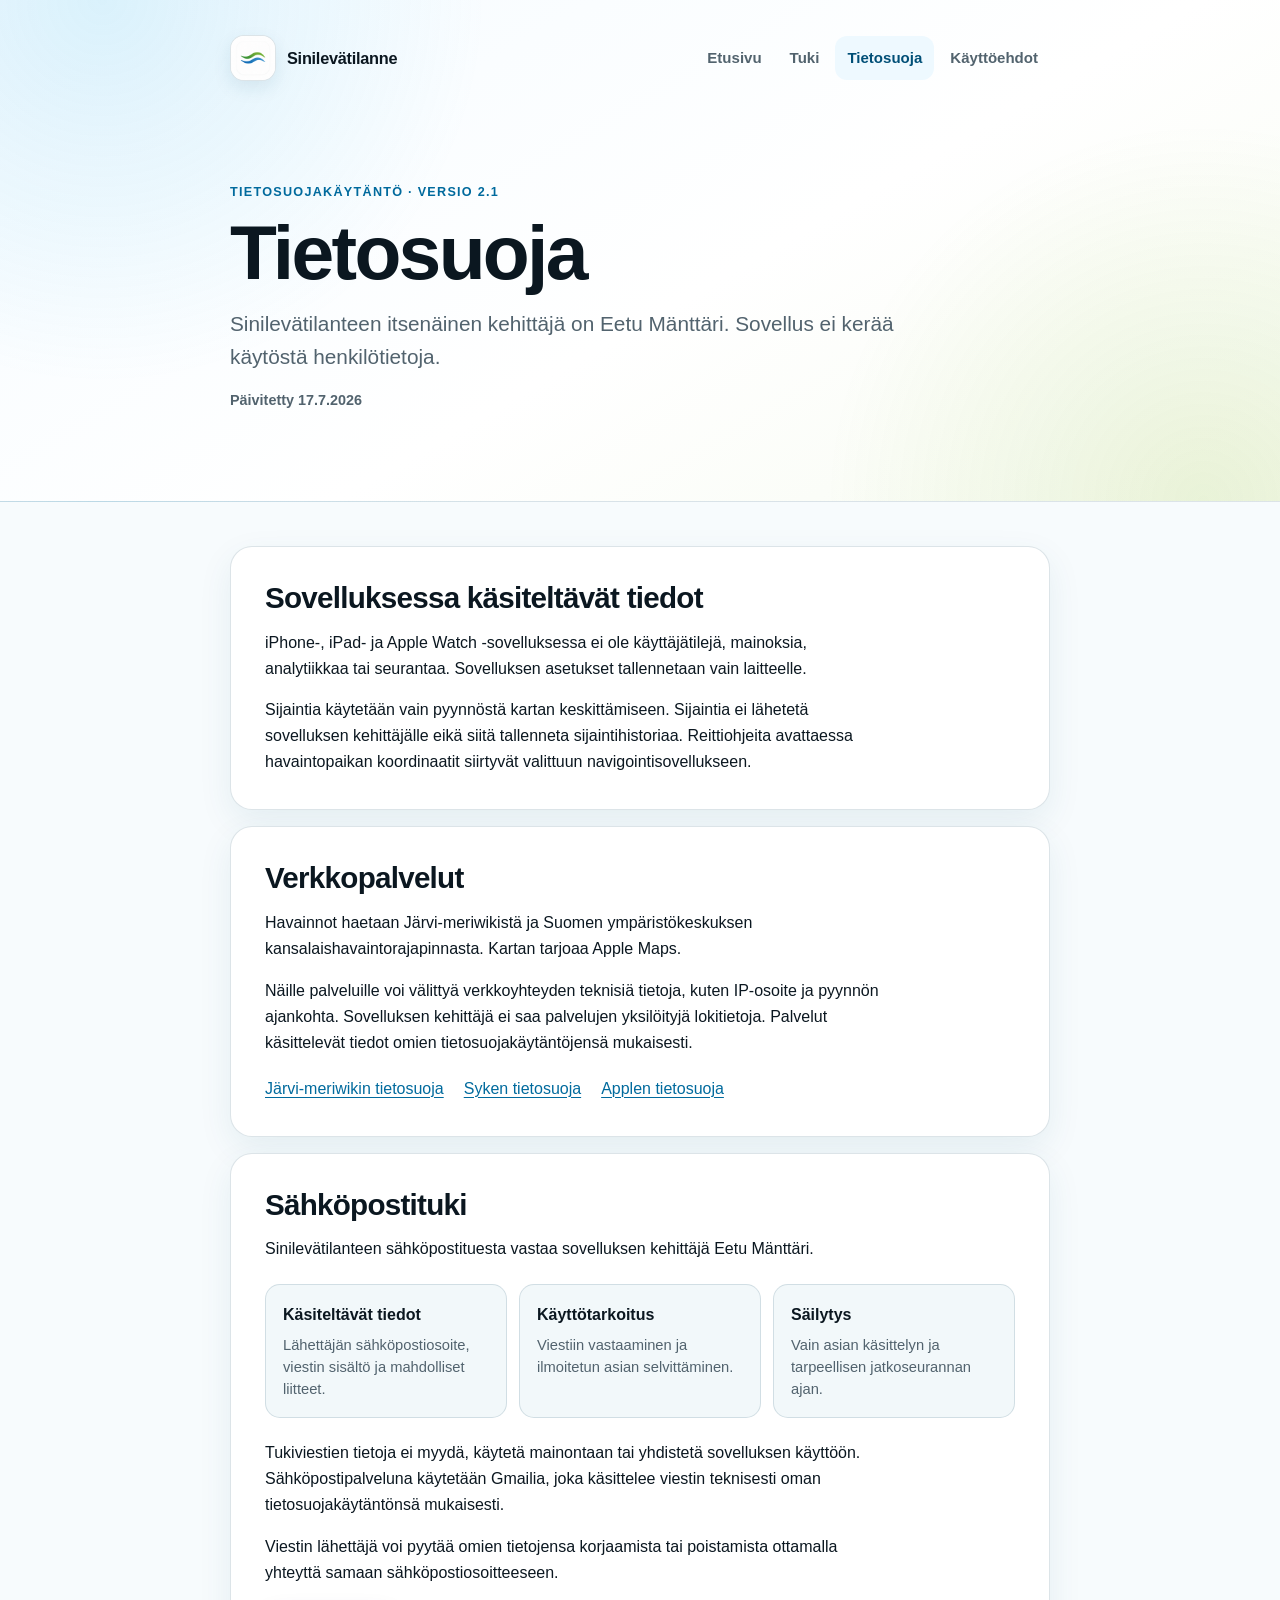
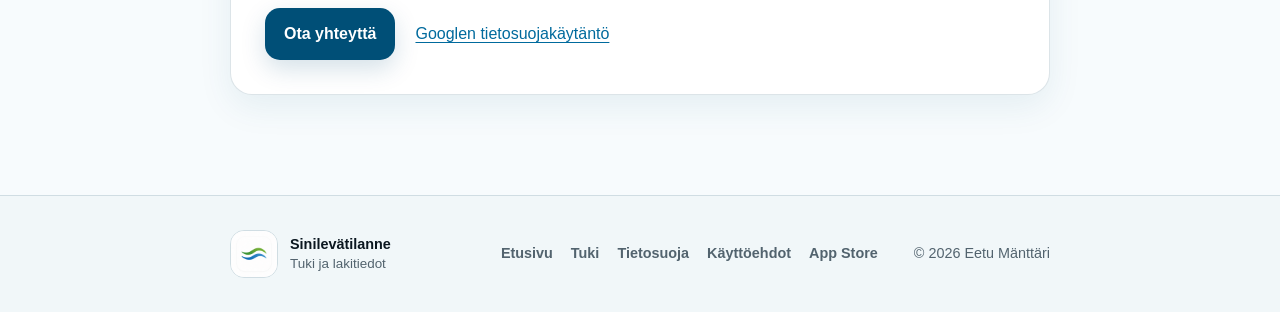
==== docs/privacy.html @ 0ff99f1e "Improve search visibility" ====
<!doctype html>
<html lang="fi">
<head>
  <meta charset="utf-8">
  <meta name="viewport" content="width=device-width, initial-scale=1">
  <meta name="color-scheme" content="light">
  <meta name="theme-color" content="#eef9ff">
  <meta name="application-name" content="Sinilevätilanne">
  <meta name="author" content="Eetu Mänttäri">
  <meta name="robots" content="index, follow, max-image-preview:large, max-snippet:-1, max-video-preview:-1">
  <title>Sinilevätilanne – Tietosuojakäytäntö</title>
  <meta name="description" content="Sinilevätilanne-sovelluksen tietosuojakäytäntö iPhonelle, iPadille ja Apple Watchille.">
  <meta property="og:type" content="website">
  <meta property="og:locale" content="fi_FI">
  <meta property="og:site_name" content="Sinilevätilanne">
  <meta property="og:title" content="Sinilevätilanne – tietosuojakäytäntö">
  <meta property="og:description" content="Miten Sinilevätilanne käsittelee tietoja iPhonella, iPadilla, Apple Watchilla ja sähköpostituessa.">
  <meta property="og:image" content="https://edman01.github.io/sinilevatilanne-support/app-icon.png">
  <meta property="og:image:width" content="256">
  <meta property="og:image:height" content="256">
  <meta property="og:image:alt" content="Sinilevätilanne-sovelluksen kuvake">
  <meta property="og:url" content="https://edman01.github.io/sinilevatilanne-support/privacy.html">
  <link rel="canonical" href="https://edman01.github.io/sinilevatilanne-support/privacy.html">
  <link rel="alternate" hreflang="fi" href="https://edman01.github.io/sinilevatilanne-support/privacy.html">
  <link rel="sitemap" type="application/xml" href="https://edman01.github.io/sinilevatilanne-support/sitemap.xml">
  <link rel="icon" href="app-icon.png" type="image/png">
  <link rel="apple-touch-icon" href="app-icon.png">
  <link rel="stylesheet" href="styles.css">
</head>
<body>
  <a class="skip-link" href="#sisalto">Siirry sisältöön</a>

  <header class="legal-hero">
    <div class="container">
      <nav class="topbar" aria-label="Päänavigaatio">
        <a class="brand" href="./" aria-label="Sinilevätilanne – etusivu">
          <span class="app-mark" aria-hidden="true"><img src="app-icon.png" alt=""></span>
          <span>Sinilevätilanne</span>
        </a>
        <div class="nav-links">
          <a href="./">Etusivu</a>
          <a href="support.html">Tuki</a>
          <a aria-current="page" href="privacy.html">Tietosuoja</a>
          <a href="terms.html">Käyttöehdot</a>
        </div>
      </nav>

      <div class="legal-heading">
        <p class="eyebrow">Tietosuojakäytäntö · versio 2.1</p>
        <h1>Tietosuoja</h1>
        <p class="lead">Sinilevätilanteen itsenäinen kehittäjä on Eetu Mänttäri. Sovellus ei kerää käytöstä henkilötietoja.</p>
        <p class="updated">Päivitetty 17.7.2026</p>
      </div>
    </div>
  </header>

  <main id="sisalto" class="container legal">
    <section class="card" aria-labelledby="sovellus">
      <h2 id="sovellus">Sovelluksessa käsiteltävät tiedot</h2>
      <p>iPhone-, iPad- ja Apple Watch -sovelluksessa ei ole käyttäjätilejä, mainoksia, analytiikkaa tai seurantaa. Sovelluksen asetukset tallennetaan vain laitteelle.</p>
      <p>Sijaintia käytetään vain pyynnöstä kartan keskittämiseen. Sijaintia ei lähetetä sovelluksen kehittäjälle eikä siitä tallenneta sijaintihistoriaa. Reittiohjeita avattaessa havaintopaikan koordinaatit siirtyvät valittuun navigointisovellukseen.</p>
    </section>

    <section class="card" aria-labelledby="palvelut">
      <h2 id="palvelut">Verkkopalvelut</h2>
      <p>Havainnot haetaan Järvi-meriwikistä ja Suomen ympäristökeskuksen kansalaishavaintorajapinnasta. Kartan tarjoaa Apple Maps.</p>
      <p>Näille palveluille voi välittyä verkkoyhteyden teknisiä tietoja, kuten IP-osoite ja pyynnön ajankohta. Sovelluksen kehittäjä ei saa palvelujen yksilöityjä lokitietoja. Palvelut käsittelevät tiedot omien tietosuojakäytäntöjensä mukaisesti.</p>
      <p class="link-row">
        <a href="https://www.jarviwiki.fi/wiki/J%C3%A4rviwiki%3ATietosuojak%C3%A4yt%C3%A4nt%C3%B6" rel="external">Järvi-meriwikin tietosuoja</a>
        <a href="https://www.syke.fi/fi/tietoa-meista/tietosuoja" rel="external">Syken tietosuoja</a>
        <a href="https://www.apple.com/legal/privacy/fi/" rel="external">Applen tietosuoja</a>
      </p>
    </section>

    <section class="card" aria-labelledby="tuki">
      <h2 id="tuki">Sähköpostituki</h2>
      <p>Sinilevätilanteen sähköpostituesta vastaa sovelluksen kehittäjä Eetu Mänttäri.</p>

      <dl class="privacy-points">
        <div>
          <dt>Käsiteltävät tiedot</dt>
          <dd>Lähettäjän sähköpostiosoite, viestin sisältö ja mahdolliset liitteet.</dd>
        </div>
        <div>
          <dt>Käyttötarkoitus</dt>
          <dd>Viestiin vastaaminen ja ilmoitetun asian selvittäminen.</dd>
        </div>
        <div>
          <dt>Säilytys</dt>
          <dd>Vain asian käsittelyn ja tarpeellisen jatkoseurannan ajan.</dd>
        </div>
      </dl>

      <p>Tukiviestien tietoja ei myydä, käytetä mainontaan tai yhdistetä sovelluksen käyttöön. Sähköpostipalveluna käytetään Gmailia, joka käsittelee viestin teknisesti oman tietosuojakäytäntönsä mukaisesti.</p>
      <p>Viestin lähettäjä voi pyytää omien tietojensa korjaamista tai poistamista ottamalla yhteyttä samaan sähköpostiosoitteeseen.</p>
      <div class="contact-actions">
        <a class="button" href="mailto:edman.build@gmail.com?subject=Sinilev%C3%A4tilanne%20%E2%80%93%20tietosuoja">Ota yhteyttä</a>
        <a href="https://policies.google.com/privacy?hl=fi" rel="external">Googlen tietosuojakäytäntö</a>
      </div>
    </section>
  </main>

  <footer class="site-footer legal-footer">
    <div class="container footer-grid">
      <div class="footer-brand">
        <img src="app-icon.png" width="48" height="48" alt="">
        <div><strong>Sinilevätilanne</strong><span>Tuki ja lakitiedot</span></div>
      </div>
      <nav aria-label="Alatunnisteen linkit">
        <a href="./">Etusivu</a>
        <a href="support.html">Tuki</a>
        <a href="privacy.html">Tietosuoja</a>
        <a href="terms.html">Käyttöehdot</a>
        <a href="https://apps.apple.com/us/app/sinilev%C3%A4tilanne/id6791301861">App Store</a>
      </nav>
      <p>© 2026 Eetu Mänttäri</p>
    </div>
  </footer>
</body>
</html>
---- docs/styles.css ----
:root {
  color-scheme: light;
  font-family: -apple-system, BlinkMacSystemFont, "SF Pro Text", "Segoe UI", sans-serif;
  color: #0b1720;
  background: #f7fbfd;
  font-synthesis: none;
  text-rendering: optimizeLegibility;
  -webkit-font-smoothing: antialiased;
  --ink: #0b1720;
  --ink-soft: #253743;
  --muted: #52636e;
  --brand: #006a9d;
  --brand-dark: #004f77;
  --green: #477416;
  --green-bright: #83b823;
  --blue-soft: #eef9ff;
  --green-soft: #eff8e9;
  --surface: #ffffff;
  --surface-soft: #f2f8fa;
  --page: #f7fbfd;
  --border: rgba(9, 67, 90, 0.14);
  --border-strong: rgba(9, 67, 90, 0.23);
  --shadow-sm: 0 12px 34px rgba(17, 88, 121, 0.08);
  --shadow: 0 24px 80px rgba(17, 88, 121, 0.14);
  --radius-sm: 14px;
  --radius: 22px;
  --radius-lg: 32px;
}

*,
*::before,
*::after {
  box-sizing: border-box;
}

html {
  scroll-behavior: smooth;
  scroll-padding-top: 96px;
}

body {
  min-width: 320px;
  margin: 0;
  overflow-x: clip;
  color: var(--ink);
  background: var(--page);
  font-size: 1rem;
  line-height: 1.62;
}

body.marketing-page {
  background: #ffffff;
}

::selection {
  color: var(--ink);
  background: #ccefff;
}

img {
  max-width: 100%;
}

a {
  color: var(--brand);
  text-decoration-thickness: 0.075em;
  text-underline-offset: 0.2em;
}

a:hover {
  color: var(--brand-dark);
}

a:focus-visible,
summary:focus-visible,
.button:focus-visible,
.app-store-button:focus-visible,
.secondary-button:focus-visible,
.nav-store:focus-visible {
  outline: 3px solid #007bb5;
  outline-offset: 4px;
  border-radius: 8px;
}

h1,
h2,
h3,
p {
  overflow-wrap: break-word;
}

h1,
h2,
h3 {
  color: var(--ink);
  text-wrap: balance;
}

h1 {
  max-width: 780px;
  margin: 0;
  font-size: clamp(2.75rem, 6.4vw, 5.15rem);
  font-weight: 790;
  line-height: 0.99;
  letter-spacing: -0.035em;
}

h2 {
  margin: 0 0 14px;
  font-size: clamp(2rem, 4.2vw, 3.65rem);
  font-weight: 760;
  line-height: 1.06;
  letter-spacing: -0.038em;
}

h3 {
  margin: 22px 0 8px;
  font-size: 1.18rem;
  line-height: 1.25;
  letter-spacing: -0.012em;
}

.wide-container,
.container {
  width: calc(100% - 40px);
  margin-inline: auto;
}

.wide-container {
  max-width: 1180px;
}

.container {
  max-width: 820px;
}

.skip-link {
  position: fixed;
  top: 12px;
  left: max(12px, env(safe-area-inset-left));
  z-index: 1000;
  padding: 11px 16px;
  color: #ffffff;
  background: var(--ink);
  border-radius: 10px;
  font-weight: 700;
  transform: translateY(-160%);
  transition: transform 160ms ease;
}

.skip-link:focus {
  color: #ffffff;
  transform: translateY(0);
}

/* Shared navigation */

.site-header {
  position: sticky;
  top: 0;
  z-index: 100;
  background: rgba(255, 255, 255, 0.9);
  border-bottom: 1px solid var(--border);
  -webkit-backdrop-filter: saturate(170%) blur(18px);
  backdrop-filter: saturate(170%) blur(18px);
}

.topbar {
  display: flex;
  align-items: center;
  justify-content: space-between;
  min-height: 76px;
  gap: 24px;
}

.brand {
  display: inline-flex;
  flex: 0 0 auto;
  align-items: center;
  gap: 11px;
  color: var(--ink);
  font-size: 1.02rem;
  font-weight: 770;
  letter-spacing: -0.016em;
  text-decoration: none;
}

.brand:hover {
  color: var(--ink);
}

.app-mark {
  display: block;
  width: 46px;
  height: 46px;
  overflow: hidden;
  background: #ffffff;
  border: 1px solid var(--border);
  border-radius: 14px;
  box-shadow: 0 7px 18px rgba(17, 88, 121, 0.1);
}

.app-mark img {
  display: block;
  width: 100%;
  height: 100%;
  object-fit: cover;
}

.nav-links {
  display: flex;
  align-items: center;
  justify-content: flex-end;
  gap: 4px;
}

.nav-links a {
  display: inline-flex;
  align-items: center;
  justify-content: center;
  min-height: 44px;
  padding: 8px 12px;
  color: var(--muted);
  border-radius: 12px;
  font-size: 0.94rem;
  font-weight: 690;
  line-height: 1.2;
  text-decoration: none;
  white-space: nowrap;
}

.nav-links a:hover {
  color: var(--ink);
  background: var(--surface-soft);
}

.nav-links a[aria-current="page"] {
  color: var(--brand-dark);
  background: var(--blue-soft);
}

.nav-links .nav-store {
  min-height: 44px;
  margin-left: 8px;
  padding-inline: 17px;
  color: #ffffff;
  background: var(--ink);
  box-shadow: 0 8px 20px rgba(11, 23, 32, 0.15);
}

.nav-links .nav-store:hover {
  color: #ffffff;
  background: #1b303e;
}

.short-label {
  display: none;
}

/* Marketing hero */

.marketing-hero {
  position: relative;
  isolation: isolate;
  overflow: hidden;
  background:
    radial-gradient(circle at 8% 12%, rgba(71, 190, 239, 0.18), transparent 30%),
    radial-gradient(circle at 91% 77%, rgba(131, 184, 35, 0.17), transparent 31%),
    linear-gradient(145deg, #f7fcff 0%, #ffffff 49%, #f5fbed 100%);
  border-bottom: 1px solid var(--border);
}

.hero-grid {
  display: grid;
  grid-template-columns: minmax(0, 1.08fr) minmax(300px, 0.92fr);
  align-items: center;
  min-height: 760px;
  gap: clamp(44px, 6vw, 96px);
  padding-block: clamp(70px, 9vw, 126px);
}

.hero-content {
  position: relative;
  z-index: 3;
}

.hero-content h1 {
  max-width: 760px;
}

.eyebrow {
  margin: 0 0 12px;
  color: var(--brand);
  font-size: 0.79rem;
  font-weight: 810;
  letter-spacing: 0.1em;
  line-height: 1.4;
  text-transform: uppercase;
}

.hero-lead,
.lead {
  max-width: 690px;
  color: var(--muted);
  font-size: clamp(1.08rem, 2.25vw, 1.3rem);
  line-height: 1.58;
}

.hero-lead {
  margin: 24px 0 0;
}

.hero-actions {
  display: flex;
  flex-wrap: wrap;
  align-items: center;
  gap: 12px;
  margin-top: 30px;
}

.app-store-button,
.secondary-button,
.button,
.text-button {
  display: inline-flex;
  align-items: center;
  justify-content: center;
  min-height: 52px;
  border-radius: 15px;
  font-weight: 730;
  line-height: 1.12;
  text-decoration: none;
}

.app-store-button {
  min-width: 181px;
  gap: 10px;
  padding: 10px 18px;
  color: #ffffff;
  background: var(--ink);
  box-shadow: 0 12px 30px rgba(11, 23, 32, 0.18);
}

.app-store-button:hover {
  color: #ffffff;
  background: #1b303e;
  transform: translateY(-1px);
}

.app-store-button small {
  display: block;
  margin-bottom: 1px;
  font-size: 0.63rem;
  font-weight: 560;
  letter-spacing: 0.02em;
}

.apple-symbol {
  font-size: 1.85rem;
  line-height: 1;
}

.secondary-button,
.button,
.text-button {
  padding: 12px 19px;
}

.secondary-button,
.text-button {
  color: var(--brand-dark);
  background: rgba(255, 255, 255, 0.78);
  border: 1px solid var(--border-strong);
}

.secondary-button:hover,
.text-button:hover {
  color: var(--ink);
  background: #ffffff;
  border-color: rgba(0, 106, 157, 0.38);
}

.button {
  color: #ffffff;
  background: var(--brand-dark);
  box-shadow: 0 9px 24px rgba(0, 79, 119, 0.17);
}

.button:hover {
  color: #ffffff;
  background: #003e5e;
}

.trust-list {
  display: flex;
  flex-wrap: wrap;
  gap: 9px 18px;
  margin: 24px 0 0;
  padding: 0;
  color: var(--muted);
  font-size: 0.88rem;
  font-weight: 650;
  list-style: none;
}

.trust-list li {
  position: relative;
  padding-left: 18px;
}

.trust-list li::before {
  position: absolute;
  top: 0.7em;
  left: 0;
  width: 8px;
  height: 8px;
  background: var(--green-bright);
  border-radius: 50%;
  box-shadow: 0 0 0 4px rgba(131, 184, 35, 0.13);
  content: "";
  transform: translateY(-50%);
}

.hero-disclaimer {
  margin: 15px 0 0;
  color: var(--muted);
  font-size: 0.84rem;
  font-weight: 620;
}

.hero-visual {
  position: relative;
  isolation: isolate;
  display: grid;
  place-items: center;
  min-width: 0;
  min-height: 640px;
}

.phone-shot {
  position: relative;
  z-index: 2;
  margin: 0;
  overflow: hidden;
  background: #dff4ff;
  border: 7px solid rgba(255, 255, 255, 0.94);
  border-radius: clamp(30px, 4vw, 48px);
  box-shadow: var(--shadow);
}

.phone-shot img {
  display: block;
  width: 100%;
  height: auto;
  aspect-ratio: 1320 / 2868;
  object-fit: cover;
}

.hero-phone {
  width: min(100%, 348px);
}

.hero-orb {
  position: absolute;
  z-index: 0;
  border-radius: 50%;
  filter: blur(1px);
}

.hero-orb-blue {
  top: 3%;
  right: -8%;
  width: 350px;
  height: 350px;
  background: linear-gradient(145deg, rgba(82, 196, 242, 0.38), rgba(33, 153, 198, 0.09));
}

.hero-orb-green {
  bottom: 3%;
  left: -5%;
  width: 290px;
  height: 290px;
  background: linear-gradient(145deg, rgba(168, 218, 84, 0.34), rgba(96, 156, 35, 0.08));
}

.floating-status {
  position: absolute;
  right: -2%;
  bottom: 10%;
  z-index: 4;
  display: flex;
  align-items: center;
  max-width: 250px;
  min-height: 56px;
  padding: 11px 16px;
  color: var(--ink-soft);
  background: rgba(255, 255, 255, 0.94);
  border: 1px solid var(--border);
  border-radius: 17px;
  box-shadow: 0 16px 42px rgba(17, 88, 121, 0.17);
  font-size: 0.82rem;
  line-height: 1.25;
  -webkit-backdrop-filter: blur(12px);
  backdrop-filter: blur(12px);
}

.floating-status strong {
  margin-left: 10px;
}

.status-dot {
  flex: 0 0 auto;
  width: 15px;
  height: 15px;
  border: 2px solid #ffffff;
  border-radius: 50%;
  box-shadow: 0 2px 5px rgba(11, 23, 32, 0.17);
}

.status-dot + .status-dot {
  margin-left: -6px;
}

.status-blue { background: #269abe; }
.status-green { background: #86b823; }
.status-yellow { background: #f1c900; }
.status-red { background: #d90000; }

/* Marketing content */

.fact-strip {
  background: #ffffff;
  border-bottom: 1px solid var(--border);
}

.fact-strip-grid {
  display: grid;
  grid-template-columns: repeat(3, minmax(0, 1fr));
  padding-block: 30px;
}

.fact-strip-grid > div {
  display: grid;
  gap: 2px;
  padding-inline: clamp(20px, 4vw, 50px);
  border-left: 1px solid var(--border);
}

.fact-strip-grid > div:first-child {
  padding-left: 0;
  border-left: 0;
}

.fact-strip-grid > div:last-child {
  padding-right: 0;
}

.fact-strip strong {
  color: var(--ink);
  font-size: 1.04rem;
  letter-spacing: -0.012em;
}

.fact-strip span {
  color: var(--muted);
  font-size: 0.88rem;
  line-height: 1.45;
}

.section {
  padding-block: clamp(88px, 10vw, 138px);
}

.section-heading {
  max-width: 760px;
  margin-bottom: clamp(38px, 6vw, 60px);
}

.section-heading > p:last-child {
  max-width: 680px;
  margin: 18px 0 0;
  color: var(--muted);
  font-size: 1.08rem;
}

.section-heading.centered {
  margin-inline: auto;
  text-align: center;
}

.section-heading.centered > p:last-child {
  margin-inline: auto;
}

.feature-grid {
  display: grid;
  grid-template-columns: repeat(2, minmax(0, 1fr));
  gap: 18px;
}

.feature-card {
  position: relative;
  min-height: 220px;
  padding: 28px;
  overflow: hidden;
  background:
    radial-gradient(circle at 100% 0, rgba(76, 189, 236, 0.09), transparent 42%),
    #ffffff;
  border: 1px solid var(--border);
  border-radius: var(--radius);
  box-shadow: var(--shadow-sm);
  transition: border-color 180ms ease, box-shadow 180ms ease, transform 180ms ease;
}

.feature-card:nth-child(2n) {
  background:
    radial-gradient(circle at 100% 0, rgba(131, 184, 35, 0.1), transparent 42%),
    #ffffff;
}

.feature-card:hover {
  border-color: var(--border-strong);
  box-shadow: 0 20px 52px rgba(17, 88, 121, 0.12);
  transform: translateY(-3px);
}

.feature-card h3 {
  margin-top: 34px;
  font-size: 1.23rem;
}

.feature-card p {
  margin: 0;
  color: var(--muted);
  line-height: 1.58;
}

.feature-number {
  display: inline-flex;
  align-items: center;
  justify-content: center;
  min-width: 42px;
  height: 30px;
  padding-inline: 10px;
  color: var(--brand-dark);
  background: var(--blue-soft);
  border: 1px solid rgba(0, 106, 157, 0.13);
  border-radius: 999px;
  font-size: 0.75rem;
  font-weight: 820;
  letter-spacing: 0.08em;
}

.feature-card:nth-child(2n) .feature-number {
  color: var(--green);
  background: var(--green-soft);
  border-color: rgba(71, 116, 22, 0.13);
}

.showcase-section {
  padding-block: clamp(88px, 11vw, 148px);
  overflow: hidden;
  background: var(--blue-soft);
  border-block: 1px solid var(--border);
}

.showcase-section.showcase-alt {
  background: var(--green-soft);
  border-top: 0;
}

.showcase-grid {
  display: grid;
  grid-template-columns: minmax(280px, 0.86fr) minmax(0, 1.14fr);
  align-items: center;
  gap: clamp(52px, 9vw, 120px);
}

.showcase-grid.reverse {
  grid-template-columns: minmax(0, 1.14fr) minmax(280px, 0.86fr);
}

.showcase-grid.reverse .showcase-phone {
  order: 2;
}

.showcase-grid.reverse .showcase-copy {
  order: 1;
}

.showcase-phone {
  width: clamp(270px, 29vw, 365px);
  justify-self: center;
}

.showcase-copy {
  max-width: 650px;
}

.showcase-copy > p:not(.eyebrow) {
  max-width: 62ch;
  margin: 20px 0 0;
  color: var(--muted);
  font-size: 1.08rem;
}

.check-list {
  display: grid;
  gap: 12px;
  margin: 28px 0 0;
  padding: 0;
  color: var(--ink-soft);
  list-style: none;
}

.check-list li {
  position: relative;
  padding-left: 32px;
}

.check-list li::before {
  position: absolute;
  top: 0.14em;
  left: 0;
  display: inline-grid;
  place-items: center;
  width: 22px;
  height: 22px;
  color: #ffffff;
  background: var(--brand);
  border-radius: 50%;
  font-size: 0.78rem;
  font-weight: 900;
  content: "\2713";
}

.showcase-alt .check-list li::before {
  background: var(--green);
}

.device-section {
  padding-bottom: clamp(100px, 12vw, 160px);
}

.device-grid {
  display: grid;
  grid-template-columns: repeat(3, minmax(0, 1fr));
  gap: 18px;
}

.device-grid article {
  min-height: 190px;
  padding: 29px;
  background: #ffffff;
  border: 1px solid var(--border);
  border-radius: var(--radius);
  box-shadow: var(--shadow-sm);
}

.device-grid h3 {
  display: inline-flex;
  align-items: center;
  min-height: 34px;
  margin: 0;
  padding: 6px 12px;
  color: var(--brand-dark);
  background: var(--blue-soft);
  border-radius: 999px;
  font-size: 0.82rem;
  font-weight: 800;
  letter-spacing: 0.03em;
}

.device-grid article:nth-child(2) h3 {
  color: var(--green);
  background: var(--green-soft);
}

.device-grid p {
  margin: 22px 0 0;
  color: var(--muted);
  font-size: 1.02rem;
}

.source-band {
  padding-block: clamp(68px, 8vw, 104px);
  background:
    radial-gradient(circle at 4% 15%, rgba(49, 174, 224, 0.14), transparent 27%),
    linear-gradient(135deg, #e6f7ff, #f2faeb);
  border-block: 1px solid var(--border);
}

.source-band-grid {
  display: grid;
  grid-template-columns: minmax(0, 1.1fr) minmax(0, 0.9fr);
  align-items: end;
  gap: clamp(40px, 8vw, 100px);
}

.source-band h2 {
  max-width: 700px;
  font-size: clamp(2rem, 4vw, 3.4rem);
}

.source-band-grid > p {
  margin: 0;
  color: var(--muted);
}

.final-cta {
  padding-block: clamp(74px, 9vw, 120px);
  background: #ffffff;
}

.final-cta-card {
  display: grid;
  grid-template-columns: auto minmax(0, 1fr) auto;
  align-items: center;
  gap: clamp(24px, 4vw, 48px);
  padding: clamp(30px, 5vw, 54px);
  background:
    radial-gradient(circle at 0 0, rgba(78, 193, 239, 0.17), transparent 32%),
    radial-gradient(circle at 100% 100%, rgba(131, 184, 35, 0.15), transparent 32%),
    #f8fcfe;
  border: 1px solid var(--border);
  border-radius: var(--radius-lg);
  box-shadow: var(--shadow-sm);
}

.final-cta-card > img {
  display: block;
  width: clamp(78px, 9vw, 110px);
  height: auto;
  border: 1px solid var(--border);
  border-radius: 25%;
  box-shadow: 0 12px 30px rgba(17, 88, 121, 0.13);
}

.final-cta-card h2 {
  max-width: 650px;
  margin-bottom: 10px;
  font-size: clamp(1.8rem, 3.5vw, 2.8rem);
}

.final-cta-card p:not(.eyebrow) {
  max-width: 620px;
  margin: 0;
  color: var(--muted);
}

/* Legal and support pages */

.legal-hero,
.hero {
  padding: 20px 0 clamp(58px, 8vw, 88px);
  background:
    radial-gradient(circle at 8% 0, rgba(59, 184, 234, 0.15), transparent 30%),
    radial-gradient(circle at 94% 100%, rgba(131, 184, 35, 0.13), transparent 29%),
    linear-gradient(150deg, #f5fbff, #ffffff 56%, #f7fbf1);
  border-bottom: 1px solid var(--border);
}

.hero-small {
  padding-bottom: clamp(54px, 7vw, 78px);
}

.legal-heading,
.hero-copy {
  margin-top: clamp(56px, 8vw, 88px);
}

.legal-heading h1,
.hero-copy h1 {
  font-size: clamp(2.8rem, 7vw, 4.8rem);
}

.lead {
  margin: 18px 0 0;
}

.updated {
  margin: 16px 0 0;
  color: var(--muted);
  font-size: 0.9rem;
  font-weight: 620;
}

main.legal {
  padding-block: 28px clamp(54px, 7vw, 84px);
}

.card {
  margin: 16px 0;
  padding: clamp(24px, 5vw, 34px);
  background: var(--surface);
  border: 1px solid var(--border);
  border-radius: var(--radius);
  box-shadow: var(--shadow-sm);
}

.card h2 {
  font-size: clamp(1.45rem, 4vw, 1.85rem);
  line-height: 1.18;
  letter-spacing: -0.025em;
}

.card p:first-of-type {
  margin-top: 0;
}

.card p:last-child,
.card ul:last-child,
.card dl:last-child {
  margin-bottom: 0;
}

.card p,
.notice p {
  max-width: 70ch;
}

.contact-card {
  background:
    radial-gradient(circle at 100% 0, rgba(56, 180, 230, 0.1), transparent 38%),
    #ffffff;
}

.pill {
  display: inline-flex;
  align-items: center;
  min-height: 30px;
  margin: 0 0 13px !important;
  padding: 5px 11px;
  color: var(--brand-dark);
  background: var(--blue-soft);
  border: 1px solid rgba(0, 106, 157, 0.13);
  border-radius: 999px;
  font-size: 0.74rem;
  font-weight: 810;
  letter-spacing: 0.07em;
  line-height: 1.25;
  text-transform: uppercase;
}

.email {
  margin: 12px 0 20px !important;
  font-size: clamp(1.12rem, 4vw, 1.42rem);
  font-weight: 750;
  overflow-wrap: anywhere;
}

.muted {
  color: var(--muted);
  font-size: 0.92rem;
}

.notice {
  margin: 18px 0 0;
  padding: 20px 22px;
  color: var(--ink-soft);
  background: var(--blue-soft);
  border: 1px solid var(--border);
  border-left: 4px solid var(--brand);
  border-radius: 17px;
}

.notice p {
  margin: 5px 0 0;
}

.faq-list {
  display: grid;
  gap: 10px;
  margin-top: 18px;
}

.faq-list details {
  overflow: hidden;
  background: var(--surface-soft);
  border: 1px solid var(--border);
  border-radius: 15px;
}

.faq-list summary {
  position: relative;
  min-height: 52px;
  padding: 15px 48px 15px 17px;
  color: var(--ink);
  font-weight: 710;
  line-height: 1.4;
  cursor: pointer;
  list-style: none;
}

.faq-list summary::-webkit-details-marker {
  display: none;
}

.faq-list summary::after {
  position: absolute;
  top: 50%;
  right: 18px;
  color: var(--brand);
  font-size: 1.25rem;
  font-weight: 500;
  content: "+";
  transform: translateY(-52%);
}

.faq-list details[open] summary::after {
  content: "\2212";
}

.faq-list details[open] summary {
  border-bottom: 1px solid var(--border);
}

.faq-list details p {
  margin: 0;
  padding: 16px 18px 18px;
  color: var(--muted);
}

.privacy-points {
  display: grid;
  grid-template-columns: repeat(3, minmax(0, 1fr));
  gap: 12px;
  margin: 22px 0;
}

.privacy-points > div {
  padding: 17px;
  background: var(--surface-soft);
  border: 1px solid var(--border);
  border-radius: 15px;
}

.privacy-points dt {
  margin-bottom: 6px;
  color: var(--ink);
  font-weight: 760;
}

.privacy-points dd {
  margin: 0;
  color: var(--muted);
  font-size: 0.92rem;
  line-height: 1.5;
}

.contact-actions,
.link-row {
  display: flex;
  flex-wrap: wrap;
  align-items: center;
  gap: 12px 20px;
}

.contact-actions {
  margin-top: 22px;
}

.link-row {
  margin-top: 20px;
}

.compact-card {
  display: flex;
  align-items: center;
  justify-content: space-between;
  gap: 26px;
}

.compact-card h2 {
  margin-bottom: 6px;
}

.compact-card p {
  margin: 0;
}

.legal .card,
.legal .notice {
  scroll-margin-top: 20px;
}

.legal h3 + p {
  margin-top: 0;
}

/* Shared footer */

.site-footer {
  padding-block: 38px;
  color: var(--muted);
  background: #f1f7f9;
  border-top: 1px solid var(--border);
  font-size: 0.9rem;
}

.legal-footer {
  padding-block: 34px;
}

.footer-grid {
  display: grid;
  grid-template-columns: minmax(220px, 1fr) auto auto;
  align-items: center;
  gap: 24px 36px;
}

.footer-brand {
  display: flex;
  align-items: center;
  gap: 12px;
}

.footer-brand img {
  flex: 0 0 auto;
  width: 48px;
  height: 48px;
  border: 1px solid var(--border);
  border-radius: 14px;
}

.footer-brand div {
  display: grid;
  line-height: 1.35;
}

.footer-brand strong {
  color: var(--ink);
}

.footer-brand span {
  font-size: 0.84rem;
}

.site-footer nav {
  display: flex;
  flex-wrap: wrap;
  justify-content: flex-end;
  gap: 8px 18px;
}

.site-footer nav a {
  color: var(--muted);
  font-weight: 650;
  text-decoration: none;
}

.site-footer nav a:hover {
  color: var(--brand-dark);
  text-decoration: underline;
}

.site-footer p,
.footer p {
  margin: 0;
}

.footer {
  display: flex;
  align-items: center;
  justify-content: space-between;
  gap: 16px;
  padding: 26px 0 42px;
  color: var(--muted);
  font-size: 0.9rem;
}

@media (max-width: 1040px) {
  .marketing-nav .desktop-link {
    display: none;
  }

  .hero-grid {
    grid-template-columns: minmax(0, 1fr) minmax(280px, 0.72fr);
    min-height: 700px;
    gap: 38px;
  }

  .hero-phone {
    width: min(100%, 320px);
  }

  .feature-grid {
    grid-template-columns: repeat(2, minmax(0, 1fr));
  }

  .final-cta-card {
    grid-template-columns: auto minmax(0, 1fr);
  }

  .final-cta-card .app-store-button {
    grid-column: 2;
    justify-self: start;
  }

  .footer-grid {
    grid-template-columns: minmax(220px, 1fr) minmax(280px, auto);
  }

  .site-footer .footer-grid > p {
    grid-column: 1 / -1;
  }
}

@media (max-width: 860px) {
  .hero-grid {
    grid-template-columns: 1fr;
    min-height: 0;
    padding-block: 68px 82px;
  }

  .hero-content {
    max-width: 730px;
  }

  .hero-visual {
    min-height: 610px;
  }

  .hero-phone {
    width: min(80vw, 315px);
  }

  .floating-status {
    right: max(2%, 10px);
  }

  .showcase-grid,
  .showcase-grid.reverse {
    grid-template-columns: 1fr;
    gap: 46px;
  }

  .showcase-grid .showcase-copy,
  .showcase-grid.reverse .showcase-copy {
    order: 1;
    max-width: 690px;
  }

  .showcase-grid .showcase-phone,
  .showcase-grid.reverse .showcase-phone {
    order: 2;
  }

  .showcase-phone {
    width: min(76vw, 325px);
  }

  .source-band-grid {
    grid-template-columns: 1fr;
    align-items: start;
    gap: 24px;
  }

  .footer-grid {
    grid-template-columns: 1fr;
    align-items: start;
  }

  .site-footer nav {
    justify-content: flex-start;
  }

  .site-footer .footer-grid > p {
    grid-column: auto;
  }
}

@media (max-width: 680px) {
  html {
    scroll-padding-top: 76px;
  }

  .wide-container,
  .container {
    width: calc(100% - 28px);
  }

  h1 {
    font-size: clamp(2.65rem, 12vw, 3.75rem);
    line-height: 1.01;
  }

  h2 {
    font-size: clamp(1.85rem, 9vw, 2.7rem);
  }

  .topbar {
    flex-wrap: wrap;
    min-height: 0;
    padding-block: 13px 11px;
    gap: 9px 12px;
  }

  .brand {
    font-size: 0.97rem;
  }

  .app-mark {
    width: 42px;
    height: 42px;
    border-radius: 13px;
  }

  .nav-links {
    width: 100%;
    justify-content: flex-start;
    flex-wrap: wrap;
    gap: 2px;
  }

  .marketing-page .topbar {
    flex-wrap: nowrap;
  }

  .marketing-page .nav-links {
    width: auto;
    margin-left: auto;
    flex-wrap: nowrap;
  }

  .nav-links a {
    min-height: 42px;
    padding: 8px 10px;
    font-size: 0.86rem;
  }

  .marketing-nav {
    justify-content: space-between;
  }

  .marketing-nav .nav-store {
    margin-left: auto;
  }

  .legal-hero,
  .hero {
    padding-top: 10px;
    padding-bottom: 54px;
  }

  .legal-heading,
  .hero-copy {
    margin-top: 44px;
  }

  .hero-grid {
    padding-block: 52px 72px;
    gap: 34px;
  }

  .hero-lead,
  .lead {
    font-size: 1.06rem;
  }

  .hero-actions {
    margin-top: 26px;
  }

  .trust-list {
    display: grid;
    gap: 9px;
  }

  .hero-visual {
    min-height: 550px;
  }

  .hero-phone {
    width: min(80vw, 278px);
  }

  .hero-orb-blue {
    width: 265px;
    height: 265px;
  }

  .hero-orb-green {
    width: 225px;
    height: 225px;
  }

  .floating-status {
    right: 0;
    bottom: 3%;
    max-width: 235px;
  }

  .fact-strip-grid {
    grid-template-columns: 1fr;
    padding-block: 8px;
  }

  .fact-strip-grid > div,
  .fact-strip-grid > div:first-child,
  .fact-strip-grid > div:last-child {
    padding: 18px 0;
    border-top: 1px solid var(--border);
    border-left: 0;
  }

  .fact-strip-grid > div:first-child {
    border-top: 0;
  }

  .section,
  .showcase-section {
    padding-block: 62px;
  }

  .feature-grid,
  .device-grid,
  .privacy-points {
    grid-template-columns: 1fr;
  }

  .feature-card {
    min-height: 0;
    padding: 24px;
  }

  .feature-card h3 {
    margin-top: 26px;
  }

  .showcase-grid,
  .showcase-grid.reverse {
    gap: 38px;
  }

  .showcase-phone {
    width: min(76vw, 292px);
  }

  .device-grid article {
    min-height: 0;
    padding: 24px;
  }

  .final-cta-card {
    grid-template-columns: 1fr;
    justify-items: start;
  }

  .final-cta-card .app-store-button {
    grid-column: auto;
  }

  main.legal {
    padding-top: 15px;
  }

  .card {
    margin: 12px 0;
    padding: 22px;
    border-radius: 19px;
  }

  .notice {
    padding: 18px;
  }

  .compact-card,
  .footer {
    align-items: flex-start;
    flex-direction: column;
  }

  .site-footer nav {
    display: grid;
    grid-template-columns: repeat(2, minmax(0, max-content));
    gap: 10px 22px;
  }
}

@media (max-width: 420px) {
  .brand {
    gap: 9px;
  }

  .brand > span:last-child {
    max-width: 164px;
  }

  .marketing-nav .nav-store {
    padding-inline: 14px;
  }

  .full-label {
    display: none;
  }

  .short-label {
    display: inline;
  }

  .hero-actions {
    align-items: stretch;
    flex-direction: column;
  }

  .hero-actions .app-store-button,
  .hero-actions .secondary-button {
    width: 100%;
  }

  .hero-visual {
    min-height: 520px;
  }

  .hero-phone {
    width: min(82vw, 258px);
  }

  .floating-status {
    right: 50%;
    width: max-content;
    max-width: calc(100% - 8px);
    transform: translateX(50%);
  }

  .final-cta-card {
    justify-items: center;
    text-align: center;
  }

  .final-cta-card .app-store-button {
    width: 100%;
  }

  .site-footer nav {
    grid-template-columns: 1fr;
  }
}

@media (prefers-reduced-motion: reduce) {
  html {
    scroll-behavior: auto;
  }

  *,
  *::before,
  *::after {
    scroll-behavior: auto !important;
    transition-duration: 0.01ms !important;
    animation-duration: 0.01ms !important;
    animation-iteration-count: 1 !important;
  }

  .app-store-button:hover,
  .feature-card:hover {
    transform: none;
  }
}

@media (forced-colors: active) {
  .phone-shot,
  .card,
  .feature-card,
  .device-grid article,
  .final-cta-card {
    border: 1px solid CanvasText;
  }

  .trust-list li::before,
  .check-list li::before,
  .status-dot {
    forced-color-adjust: none;
  }
}
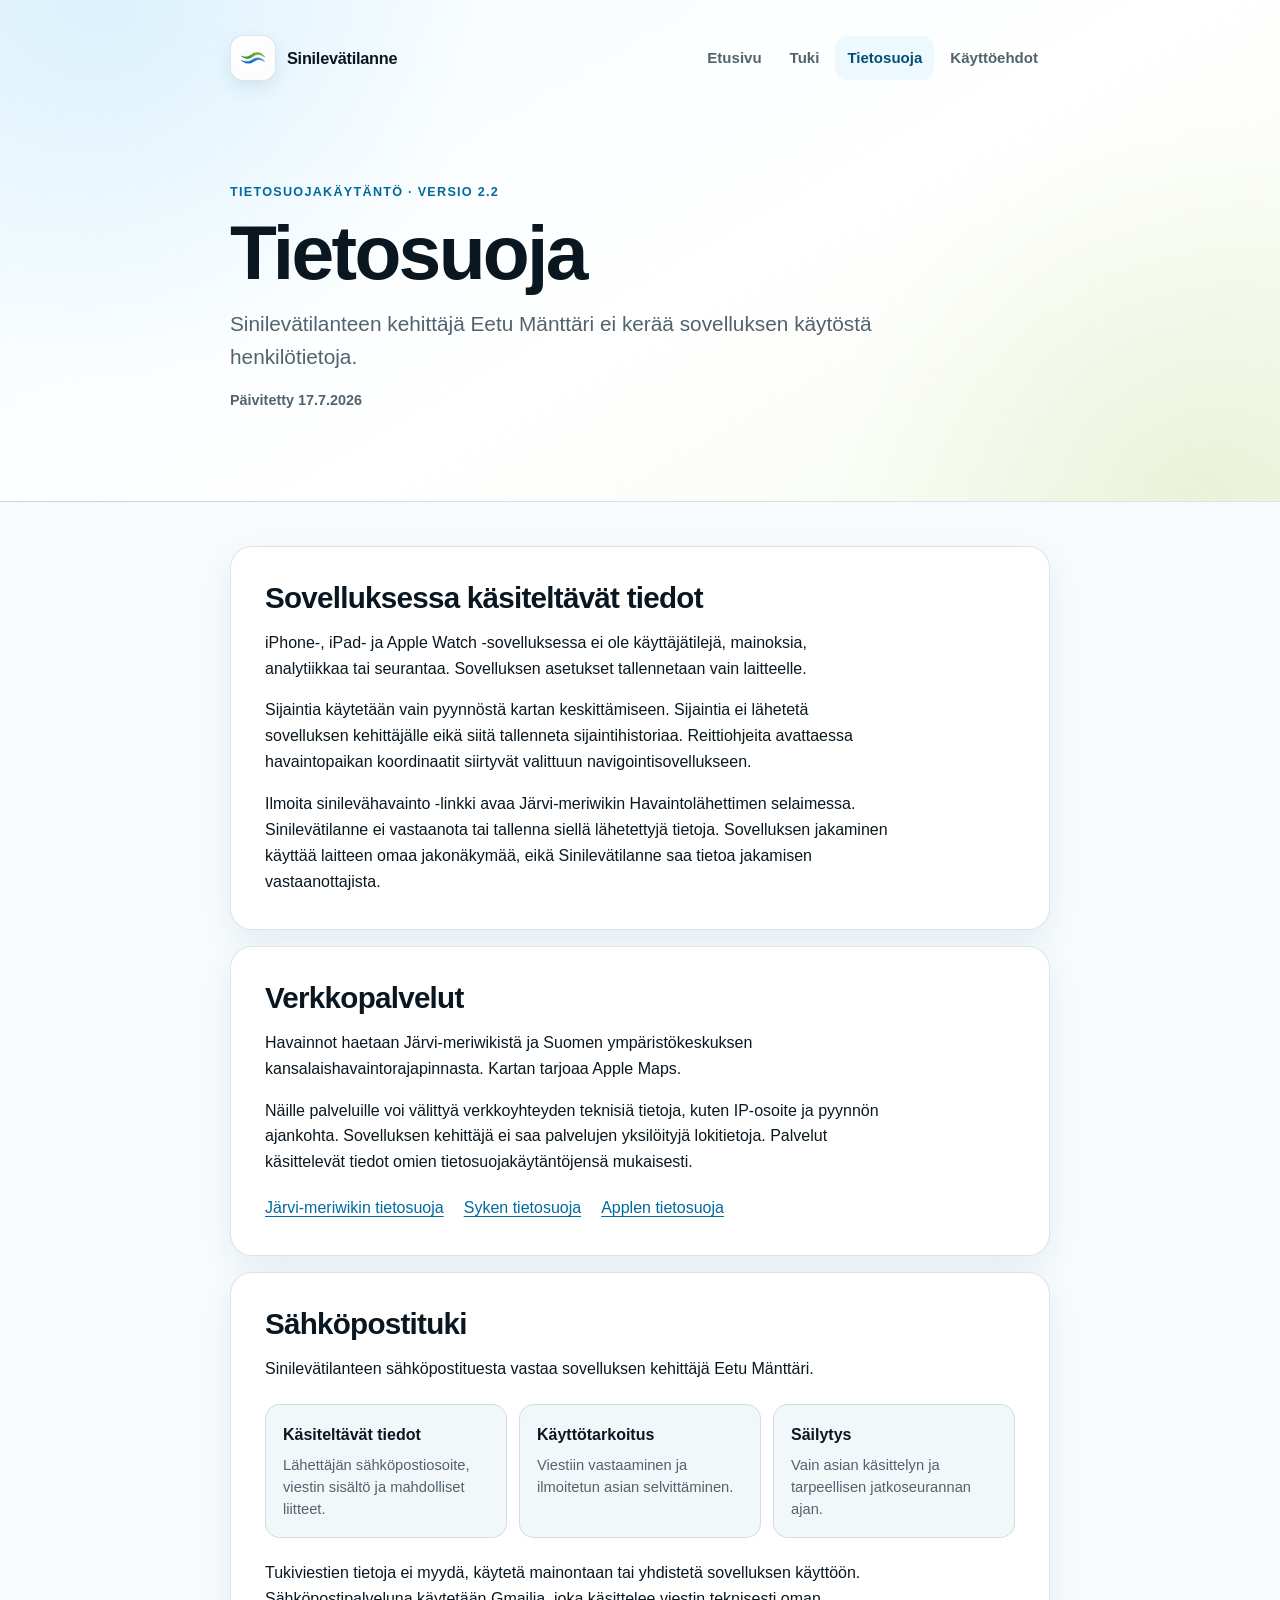
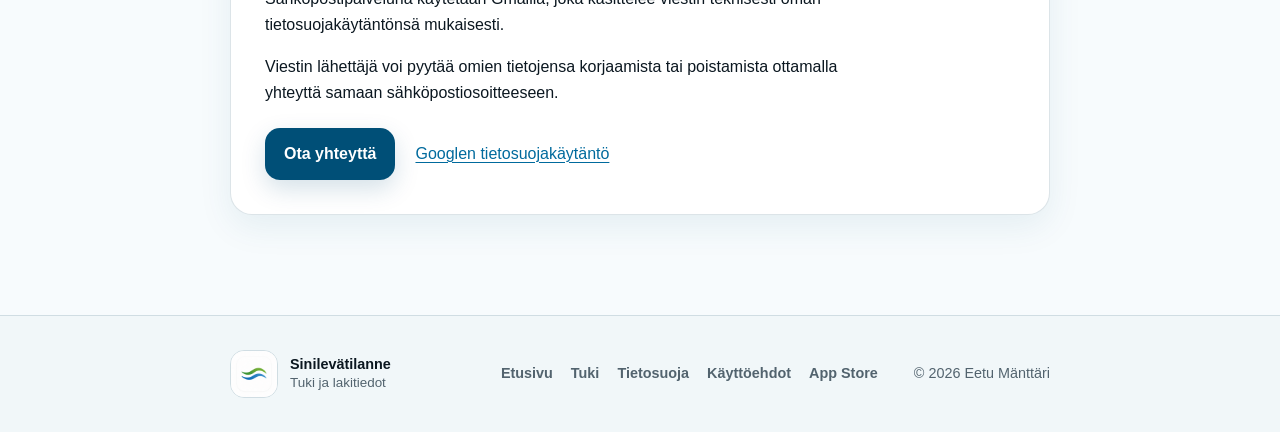
==== commit c40b7253: "Täsmennä ulkoisten toimintojen tietosuoja" ====
--- a/docs/privacy.html
+++ b/docs/privacy.html
@@ -46,9 +46,9 @@
       </nav>
 
       <div class="legal-heading">
-        <p class="eyebrow">Tietosuojakäytäntö · versio 2.1</p>
+        <p class="eyebrow">Tietosuojakäytäntö · versio 2.2</p>
         <h1>Tietosuoja</h1>
-        <p class="lead">Sinilevätilanteen itsenäinen kehittäjä on Eetu Mänttäri. Sovellus ei kerää käytöstä henkilötietoja.</p>
+        <p class="lead">Sinilevätilanteen kehittäjä Eetu Mänttäri ei kerää sovelluksen käytöstä henkilötietoja.</p>
         <p class="updated">Päivitetty 17.7.2026</p>
       </div>
     </div>
@@ -59,6 +59,7 @@
       <h2 id="sovellus">Sovelluksessa käsiteltävät tiedot</h2>
       <p>iPhone-, iPad- ja Apple Watch -sovelluksessa ei ole käyttäjätilejä, mainoksia, analytiikkaa tai seurantaa. Sovelluksen asetukset tallennetaan vain laitteelle.</p>
       <p>Sijaintia käytetään vain pyynnöstä kartan keskittämiseen. Sijaintia ei lähetetä sovelluksen kehittäjälle eikä siitä tallenneta sijaintihistoriaa. Reittiohjeita avattaessa havaintopaikan koordinaatit siirtyvät valittuun navigointisovellukseen.</p>
+      <p>Ilmoita sinilevähavainto -linkki avaa Järvi-meriwikin Havaintolähettimen selaimessa. Sinilevätilanne ei vastaanota tai tallenna siellä lähetettyjä tietoja. Sovelluksen jakaminen käyttää laitteen omaa jakonäkymää, eikä Sinilevätilanne saa tietoa jakamisen vastaanottajista.</p>
     </section>
 
     <section class="card" aria-labelledby="palvelut">
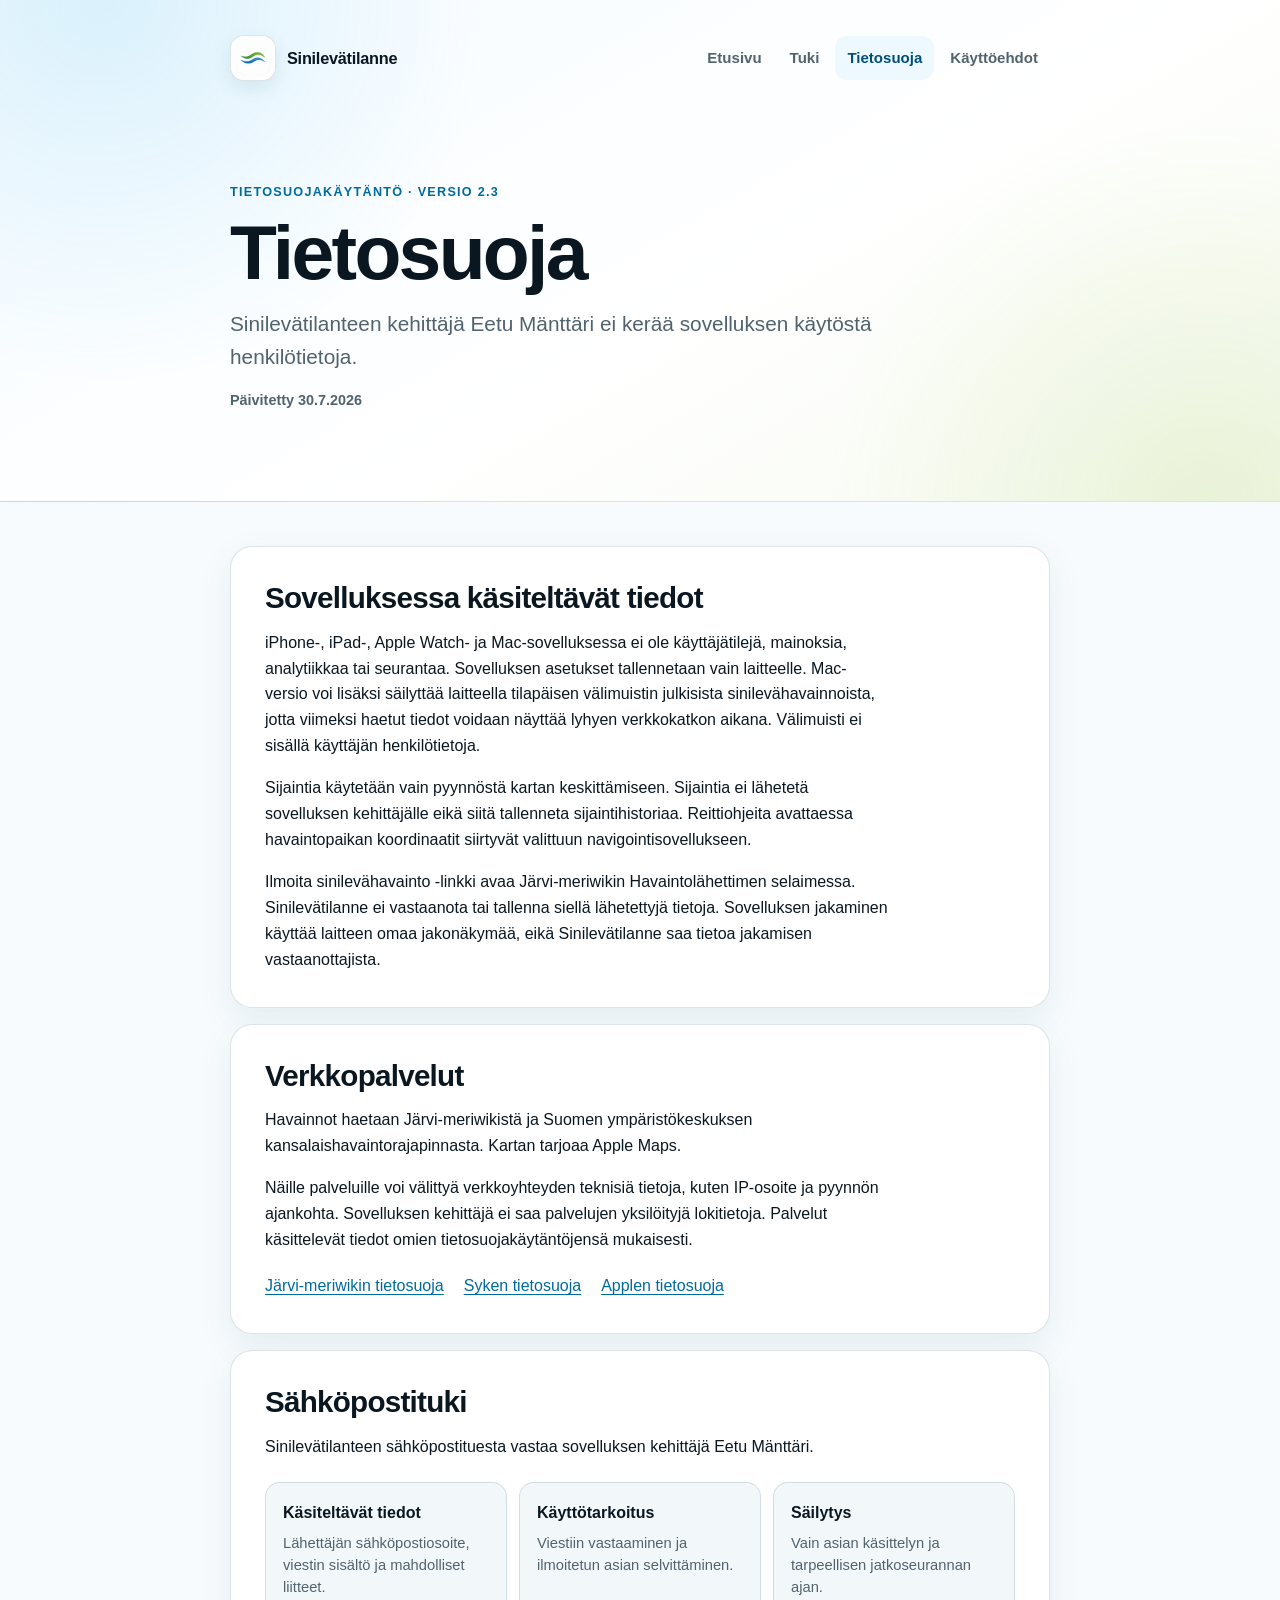
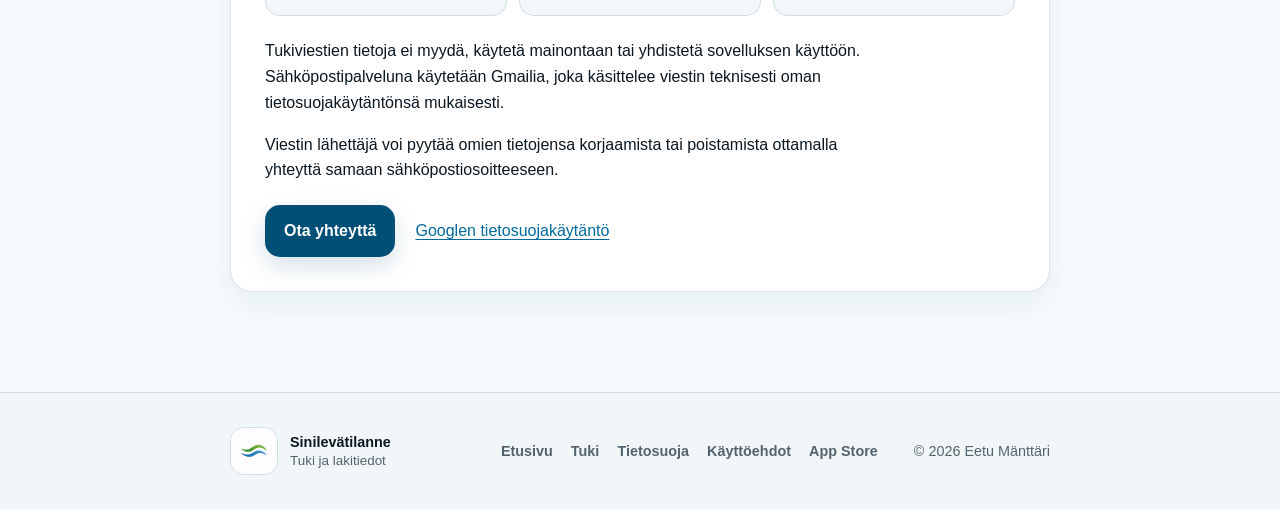
==== commit 80f57083: "Lisää macOS-tuki julkisille sivuille" ====
--- a/docs/privacy.html
+++ b/docs/privacy.html
@@ -9,20 +9,20 @@
   <meta name="author" content="Eetu Mänttäri">
   <meta name="robots" content="index, follow, max-image-preview:large, max-snippet:-1, max-video-preview:-1">
   <title>Sinilevätilanne – Tietosuojakäytäntö</title>
-  <meta name="description" content="Sinilevätilanne-sovelluksen tietosuojakäytäntö iPhonelle, iPadille ja Apple Watchille.">
+  <meta name="description" content="Sinilevätilanne-sovelluksen tietosuojakäytäntö iPhonelle, iPadille, Apple Watchille ja Macille.">
   <meta property="og:type" content="website">
   <meta property="og:locale" content="fi_FI">
   <meta property="og:site_name" content="Sinilevätilanne">
   <meta property="og:title" content="Sinilevätilanne – tietosuojakäytäntö">
-  <meta property="og:description" content="Miten Sinilevätilanne käsittelee tietoja iPhonella, iPadilla, Apple Watchilla ja sähköpostituessa.">
-  <meta property="og:image" content="https://edman01.github.io/sinilevatilanne-support/app-icon.png">
+  <meta property="og:description" content="Miten Sinilevätilanne käsittelee tietoja iPhonella, iPadilla, Apple Watchilla, Macilla ja sähköpostituessa.">
+  <meta property="og:image" content="https://edman01.github.io/sinilevatilanne/app-icon.png">
   <meta property="og:image:width" content="256">
   <meta property="og:image:height" content="256">
   <meta property="og:image:alt" content="Sinilevätilanne-sovelluksen kuvake">
-  <meta property="og:url" content="https://edman01.github.io/sinilevatilanne-support/privacy.html">
-  <link rel="canonical" href="https://edman01.github.io/sinilevatilanne-support/privacy.html">
-  <link rel="alternate" hreflang="fi" href="https://edman01.github.io/sinilevatilanne-support/privacy.html">
-  <link rel="sitemap" type="application/xml" href="https://edman01.github.io/sinilevatilanne-support/sitemap.xml">
+  <meta property="og:url" content="https://edman01.github.io/sinilevatilanne/privacy.html">
+  <link rel="canonical" href="https://edman01.github.io/sinilevatilanne/privacy.html">
+  <link rel="alternate" hreflang="fi" href="https://edman01.github.io/sinilevatilanne/privacy.html">
+  <link rel="sitemap" type="application/xml" href="https://edman01.github.io/sinilevatilanne/sitemap.xml">
   <link rel="icon" href="app-icon.png" type="image/png">
   <link rel="apple-touch-icon" href="app-icon.png">
   <link rel="stylesheet" href="styles.css">
@@ -46,10 +46,10 @@
       </nav>
 
       <div class="legal-heading">
-        <p class="eyebrow">Tietosuojakäytäntö · versio 2.2</p>
+        <p class="eyebrow">Tietosuojakäytäntö · versio 2.3</p>
         <h1>Tietosuoja</h1>
         <p class="lead">Sinilevätilanteen kehittäjä Eetu Mänttäri ei kerää sovelluksen käytöstä henkilötietoja.</p>
-        <p class="updated">Päivitetty 17.7.2026</p>
+        <p class="updated">Päivitetty 30.7.2026</p>
       </div>
     </div>
   </header>
@@ -57,7 +57,7 @@
   <main id="sisalto" class="container legal">
     <section class="card" aria-labelledby="sovellus">
       <h2 id="sovellus">Sovelluksessa käsiteltävät tiedot</h2>
-      <p>iPhone-, iPad- ja Apple Watch -sovelluksessa ei ole käyttäjätilejä, mainoksia, analytiikkaa tai seurantaa. Sovelluksen asetukset tallennetaan vain laitteelle.</p>
+      <p>iPhone-, iPad-, Apple Watch- ja Mac-sovelluksessa ei ole käyttäjätilejä, mainoksia, analytiikkaa tai seurantaa. Sovelluksen asetukset tallennetaan vain laitteelle. Mac-versio voi lisäksi säilyttää laitteella tilapäisen välimuistin julkisista sinilevähavainnoista, jotta viimeksi haetut tiedot voidaan näyttää lyhyen verkkokatkon aikana. Välimuisti ei sisällä käyttäjän henkilötietoja.</p>
       <p>Sijaintia käytetään vain pyynnöstä kartan keskittämiseen. Sijaintia ei lähetetä sovelluksen kehittäjälle eikä siitä tallenneta sijaintihistoriaa. Reittiohjeita avattaessa havaintopaikan koordinaatit siirtyvät valittuun navigointisovellukseen.</p>
       <p>Ilmoita sinilevähavainto -linkki avaa Järvi-meriwikin Havaintolähettimen selaimessa. Sinilevätilanne ei vastaanota tai tallenna siellä lähetettyjä tietoja. Sovelluksen jakaminen käyttää laitteen omaa jakonäkymää, eikä Sinilevätilanne saa tietoa jakamisen vastaanottajista.</p>
     </section>
--- a/docs/styles.css
+++ b/docs/styles.css
@@ -286,6 +286,10 @@
 
 .hero-content h1 {
   max-width: 760px;
+  font-size: clamp(2.4rem, 5vw, 4.1rem);
+  overflow-wrap: normal;
+  word-break: normal;
+  hyphens: none;
 }
 
 .eyebrow {
@@ -321,7 +325,8 @@
 .app-store-button,
 .secondary-button,
 .button,
-.text-button {
+.text-button,
+.mac-teaser {
   display: inline-flex;
   align-items: center;
   justify-content: center;
@@ -378,6 +383,42 @@
   color: var(--ink);
   background: #ffffff;
   border-color: rgba(0, 106, 157, 0.38);
+}
+
+.mac-teaser {
+  gap: 10px;
+  padding: 9px 15px;
+  color: var(--ink-soft);
+  background: rgba(242, 248, 250, 0.88);
+  border: 1px solid var(--border-strong);
+}
+
+.mac-teaser svg {
+  width: 23px;
+  height: 23px;
+  fill: none;
+  stroke: var(--brand-dark);
+  stroke-linecap: round;
+  stroke-linejoin: round;
+  stroke-width: 1.8;
+}
+
+.mac-teaser > span {
+  display: grid;
+  text-align: left;
+}
+
+.mac-teaser small {
+  color: var(--muted);
+  font-size: 0.63rem;
+  font-weight: 650;
+  letter-spacing: 0.02em;
+}
+
+.mac-teaser strong {
+  color: var(--ink);
+  font-size: 0.92rem;
+  line-height: 1.15;
 }
 
 .button {
@@ -486,39 +527,54 @@
 .floating-status {
   position: absolute;
   right: -2%;
-  bottom: 10%;
+  bottom: 8%;
   z-index: 4;
-  display: flex;
-  align-items: center;
-  max-width: 250px;
-  min-height: 56px;
-  padding: 11px 16px;
+  display: grid;
+  width: min(360px, calc(100% - 12px));
+  padding: 14px 16px 15px;
   color: var(--ink-soft);
   background: rgba(255, 255, 255, 0.94);
   border: 1px solid var(--border);
   border-radius: 17px;
   box-shadow: 0 16px 42px rgba(17, 88, 121, 0.17);
-  font-size: 0.82rem;
+  font-size: 0.78rem;
   line-height: 1.25;
   -webkit-backdrop-filter: blur(12px);
   backdrop-filter: blur(12px);
 }
 
 .floating-status strong {
-  margin-left: 10px;
+  margin-bottom: 10px;
+  color: var(--ink);
+  font-size: 0.82rem;
+}
+
+.status-legend {
+  display: grid;
+  grid-template-columns: minmax(120px, 0.8fr) minmax(166px, 1.2fr);
+  align-items: start;
+  gap: 8px 14px;
+  margin: 0;
+  padding: 0;
+  list-style: none;
+}
+
+.status-legend li {
+  display: flex;
+  align-items: flex-start;
+  gap: 7px;
+  min-width: 0;
+  font-weight: 650;
 }
 
 .status-dot {
   flex: 0 0 auto;
   width: 15px;
   height: 15px;
+  margin-top: 0.03em;
   border: 2px solid #ffffff;
   border-radius: 50%;
   box-shadow: 0 2px 5px rgba(11, 23, 32, 0.17);
-}
-
-.status-dot + .status-dot {
-  margin-left: -6px;
 }
 
 .status-blue { background: #269abe; }
@@ -744,7 +800,7 @@
 
 .device-grid {
   display: grid;
-  grid-template-columns: repeat(3, minmax(0, 1fr));
+  grid-template-columns: repeat(4, minmax(0, 1fr));
   gap: 18px;
 }
 
@@ -774,6 +830,33 @@
 .device-grid article:nth-child(2) h3 {
   color: var(--green);
   background: var(--green-soft);
+}
+
+.device-title {
+  display: flex;
+  flex-wrap: wrap;
+  align-items: center;
+  gap: 8px;
+}
+
+.device-title > span {
+  display: inline-flex;
+  align-items: center;
+  min-height: 28px;
+  padding: 5px 10px;
+  color: var(--muted);
+  background: var(--surface-soft);
+  border: 1px solid var(--border);
+  border-radius: 999px;
+  font-size: 0.72rem;
+  font-weight: 760;
+  letter-spacing: 0.03em;
+  line-height: 1.2;
+  text-transform: uppercase;
+}
+
+.device-grid .device-coming-soon {
+  background: linear-gradient(145deg, #ffffff, var(--surface-soft));
 }
 
 .device-grid p {
@@ -1188,6 +1271,10 @@
     grid-template-columns: repeat(2, minmax(0, 1fr));
   }
 
+  .device-grid {
+    grid-template-columns: repeat(2, minmax(0, 1fr));
+  }
+
   .final-cta-card {
     grid-template-columns: auto minmax(0, 1fr);
   }
@@ -1389,6 +1476,11 @@
     right: 0;
     bottom: 3%;
     max-width: 235px;
+  }
+
+  .status-legend {
+    grid-template-columns: 1fr;
+    gap: 7px;
   }
 
   .fact-strip-grid {
@@ -1505,7 +1597,8 @@
   }
 
   .hero-actions .app-store-button,
-  .hero-actions .secondary-button {
+  .hero-actions .secondary-button,
+  .hero-actions .mac-teaser {
     width: 100%;
   }
 
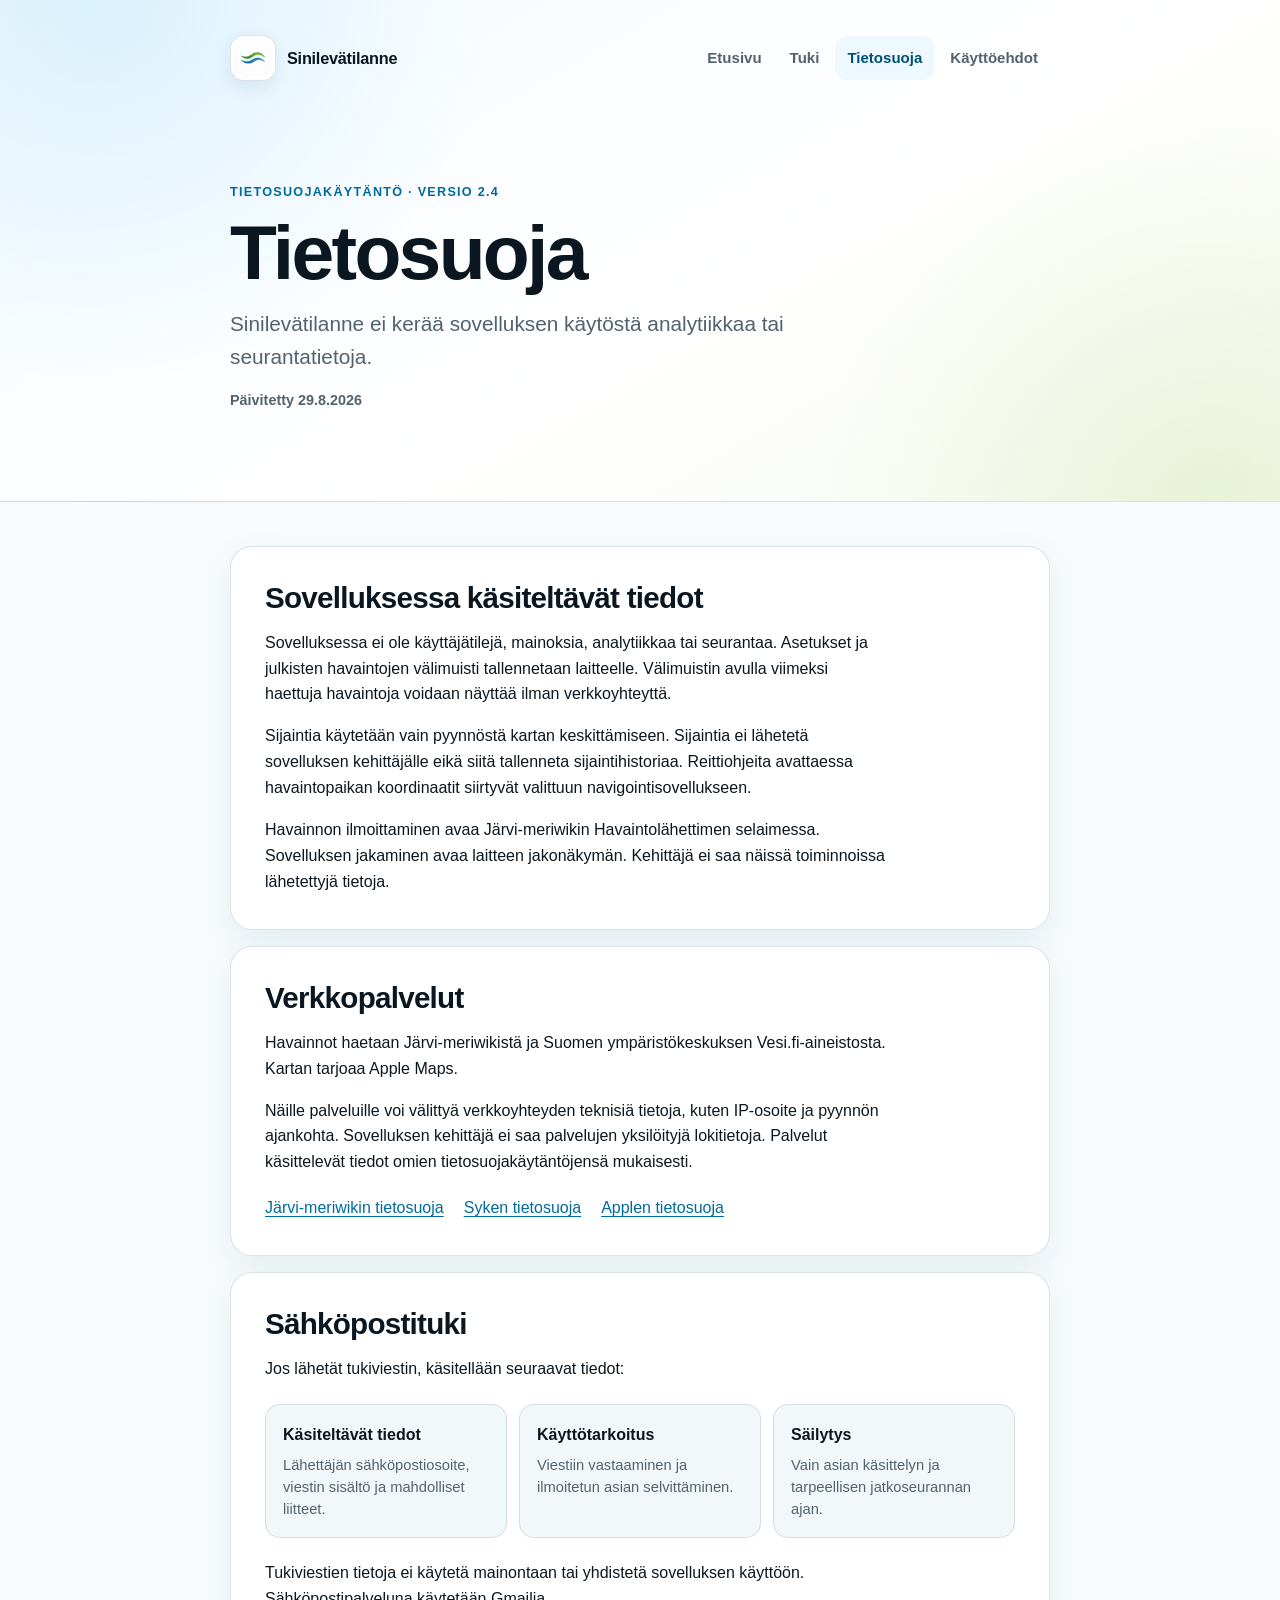
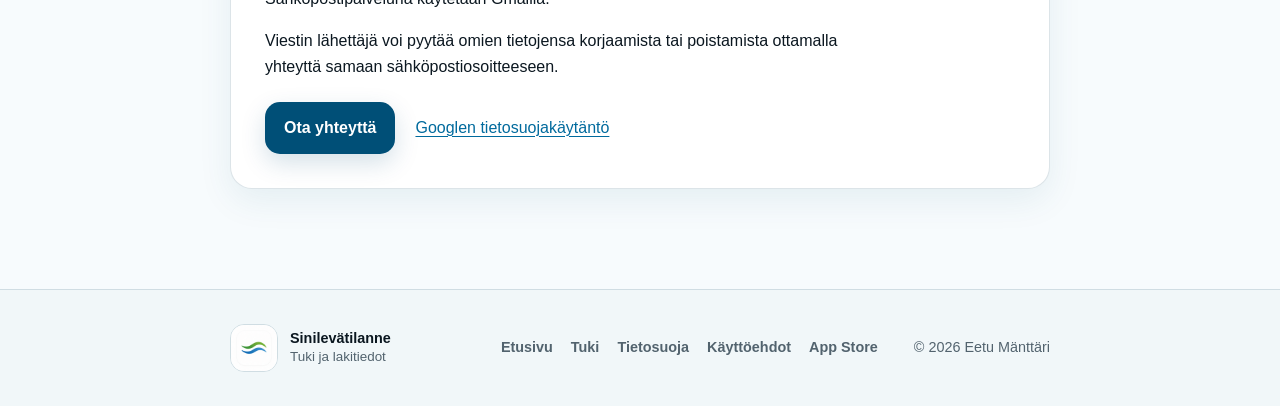
==== commit 817b2927: "Tiivistä GitHub Pages -sivuston sisältö" ====
--- a/docs/privacy.html
+++ b/docs/privacy.html
@@ -25,7 +25,7 @@
   <link rel="sitemap" type="application/xml" href="https://edman01.github.io/sinilevatilanne/sitemap.xml">
   <link rel="icon" href="app-icon.png" type="image/png">
   <link rel="apple-touch-icon" href="app-icon.png">
-  <link rel="stylesheet" href="styles.css">
+  <link rel="stylesheet" href="styles.css?v=20260829-5">
 </head>
 <body>
   <a class="skip-link" href="#sisalto">Siirry sisältöön</a>
@@ -46,10 +46,10 @@
       </nav>
 
       <div class="legal-heading">
-        <p class="eyebrow">Tietosuojakäytäntö · versio 2.3</p>
+        <p class="eyebrow">Tietosuojakäytäntö · versio 2.4</p>
         <h1>Tietosuoja</h1>
-        <p class="lead">Sinilevätilanteen kehittäjä Eetu Mänttäri ei kerää sovelluksen käytöstä henkilötietoja.</p>
-        <p class="updated">Päivitetty 30.7.2026</p>
+        <p class="lead">Sinilevätilanne ei kerää sovelluksen käytöstä analytiikkaa tai seurantatietoja.</p>
+        <p class="updated">Päivitetty 29.8.2026</p>
       </div>
     </div>
   </header>
@@ -57,14 +57,14 @@
   <main id="sisalto" class="container legal">
     <section class="card" aria-labelledby="sovellus">
       <h2 id="sovellus">Sovelluksessa käsiteltävät tiedot</h2>
-      <p>iPhone-, iPad-, Apple Watch- ja Mac-sovelluksessa ei ole käyttäjätilejä, mainoksia, analytiikkaa tai seurantaa. Sovelluksen asetukset tallennetaan vain laitteelle. Mac-versio voi lisäksi säilyttää laitteella tilapäisen välimuistin julkisista sinilevähavainnoista, jotta viimeksi haetut tiedot voidaan näyttää lyhyen verkkokatkon aikana. Välimuisti ei sisällä käyttäjän henkilötietoja.</p>
+      <p>Sovelluksessa ei ole käyttäjätilejä, mainoksia, analytiikkaa tai seurantaa. Asetukset ja julkisten havaintojen välimuisti tallennetaan laitteelle. Välimuistin avulla viimeksi haettuja havaintoja voidaan näyttää ilman verkkoyhteyttä.</p>
       <p>Sijaintia käytetään vain pyynnöstä kartan keskittämiseen. Sijaintia ei lähetetä sovelluksen kehittäjälle eikä siitä tallenneta sijaintihistoriaa. Reittiohjeita avattaessa havaintopaikan koordinaatit siirtyvät valittuun navigointisovellukseen.</p>
-      <p>Ilmoita sinilevähavainto -linkki avaa Järvi-meriwikin Havaintolähettimen selaimessa. Sinilevätilanne ei vastaanota tai tallenna siellä lähetettyjä tietoja. Sovelluksen jakaminen käyttää laitteen omaa jakonäkymää, eikä Sinilevätilanne saa tietoa jakamisen vastaanottajista.</p>
+      <p>Havainnon ilmoittaminen avaa Järvi-meriwikin Havaintolähettimen selaimessa. Sovelluksen jakaminen avaa laitteen jakonäkymän. Kehittäjä ei saa näissä toiminnoissa lähetettyjä tietoja.</p>
     </section>
 
     <section class="card" aria-labelledby="palvelut">
       <h2 id="palvelut">Verkkopalvelut</h2>
-      <p>Havainnot haetaan Järvi-meriwikistä ja Suomen ympäristökeskuksen kansalaishavaintorajapinnasta. Kartan tarjoaa Apple Maps.</p>
+      <p>Havainnot haetaan Järvi-meriwikistä ja Suomen ympäristökeskuksen Vesi.fi-aineistosta. Kartan tarjoaa Apple Maps.</p>
       <p>Näille palveluille voi välittyä verkkoyhteyden teknisiä tietoja, kuten IP-osoite ja pyynnön ajankohta. Sovelluksen kehittäjä ei saa palvelujen yksilöityjä lokitietoja. Palvelut käsittelevät tiedot omien tietosuojakäytäntöjensä mukaisesti.</p>
       <p class="link-row">
         <a href="https://www.jarviwiki.fi/wiki/J%C3%A4rviwiki%3ATietosuojak%C3%A4yt%C3%A4nt%C3%B6" rel="external">Järvi-meriwikin tietosuoja</a>
@@ -75,7 +75,7 @@
 
     <section class="card" aria-labelledby="tuki">
       <h2 id="tuki">Sähköpostituki</h2>
-      <p>Sinilevätilanteen sähköpostituesta vastaa sovelluksen kehittäjä Eetu Mänttäri.</p>
+      <p>Jos lähetät tukiviestin, käsitellään seuraavat tiedot:</p>
 
       <dl class="privacy-points">
         <div>
@@ -92,7 +92,7 @@
         </div>
       </dl>
 
-      <p>Tukiviestien tietoja ei myydä, käytetä mainontaan tai yhdistetä sovelluksen käyttöön. Sähköpostipalveluna käytetään Gmailia, joka käsittelee viestin teknisesti oman tietosuojakäytäntönsä mukaisesti.</p>
+      <p>Tukiviestien tietoja ei käytetä mainontaan tai yhdistetä sovelluksen käyttöön. Sähköpostipalveluna käytetään Gmailia.</p>
       <p>Viestin lähettäjä voi pyytää omien tietojensa korjaamista tai poistamista ottamalla yhteyttä samaan sähköpostiosoitteeseen.</p>
       <div class="contact-actions">
         <a class="button" href="mailto:edman.build@gmail.com?subject=Sinilev%C3%A4tilanne%20%E2%80%93%20tietosuoja">Ota yhteyttä</a>
--- a/docs/styles.css
+++ b/docs/styles.css
@@ -274,9 +274,9 @@
   display: grid;
   grid-template-columns: minmax(0, 1.08fr) minmax(300px, 0.92fr);
   align-items: center;
-  min-height: 760px;
+  min-height: 700px;
   gap: clamp(44px, 6vw, 96px);
-  padding-block: clamp(70px, 9vw, 126px);
+  padding-block: clamp(52px, 6vw, 88px);
 }
 
 .hero-content {
@@ -285,8 +285,8 @@
 }
 
 .hero-content h1 {
-  max-width: 760px;
-  font-size: clamp(2.4rem, 5vw, 4.1rem);
+  max-width: 800px;
+  font-size: clamp(2.4rem, 4.6vw, 3.7rem);
   overflow-wrap: normal;
   word-break: normal;
   hyphens: none;
@@ -326,7 +326,7 @@
 .secondary-button,
 .button,
 .text-button,
-.mac-teaser {
+.mac-availability {
   display: inline-flex;
   align-items: center;
   justify-content: center;
@@ -385,17 +385,21 @@
   border-color: rgba(0, 106, 157, 0.38);
 }
 
-.mac-teaser {
+.mac-availability {
+  flex: 0 0 100%;
+  justify-content: flex-start;
   gap: 10px;
-  padding: 9px 15px;
+  min-height: 0;
+  padding: 4px 0 0;
   color: var(--ink-soft);
-  background: rgba(242, 248, 250, 0.88);
-  border: 1px solid var(--border-strong);
-}
-
-.mac-teaser svg {
-  width: 23px;
-  height: 23px;
+  background: transparent;
+  border: 0;
+  border-radius: 0;
+}
+
+.mac-availability svg {
+  width: 20px;
+  height: 20px;
   fill: none;
   stroke: var(--brand-dark);
   stroke-linecap: round;
@@ -403,21 +407,24 @@
   stroke-width: 1.8;
 }
 
-.mac-teaser > span {
-  display: grid;
+.mac-availability > span {
+  display: flex;
+  align-items: baseline;
+  flex-wrap: wrap;
+  gap: 3px 7px;
   text-align: left;
 }
 
-.mac-teaser small {
-  color: var(--muted);
-  font-size: 0.63rem;
-  font-weight: 650;
-  letter-spacing: 0.02em;
-}
-
-.mac-teaser strong {
-  color: var(--ink);
-  font-size: 0.92rem;
+.mac-availability small {
+  color: var(--muted);
+  font-size: 0.82rem;
+  font-weight: 680;
+  letter-spacing: 0;
+}
+
+.mac-availability strong {
+  color: var(--brand-dark);
+  font-size: 0.82rem;
   line-height: 1.15;
 }
 
@@ -475,7 +482,8 @@
   display: grid;
   place-items: center;
   min-width: 0;
-  min-height: 640px;
+  min-height: 680px;
+  padding-block: 24px;
 }
 
 .phone-shot {
@@ -498,7 +506,7 @@
 }
 
 .hero-phone {
-  width: min(100%, 348px);
+  width: min(100%, 296px);
 }
 
 .hero-orb {
@@ -523,64 +531,6 @@
   height: 290px;
   background: linear-gradient(145deg, rgba(168, 218, 84, 0.34), rgba(96, 156, 35, 0.08));
 }
-
-.floating-status {
-  position: absolute;
-  right: -2%;
-  bottom: 8%;
-  z-index: 4;
-  display: grid;
-  width: min(360px, calc(100% - 12px));
-  padding: 14px 16px 15px;
-  color: var(--ink-soft);
-  background: rgba(255, 255, 255, 0.94);
-  border: 1px solid var(--border);
-  border-radius: 17px;
-  box-shadow: 0 16px 42px rgba(17, 88, 121, 0.17);
-  font-size: 0.78rem;
-  line-height: 1.25;
-  -webkit-backdrop-filter: blur(12px);
-  backdrop-filter: blur(12px);
-}
-
-.floating-status strong {
-  margin-bottom: 10px;
-  color: var(--ink);
-  font-size: 0.82rem;
-}
-
-.status-legend {
-  display: grid;
-  grid-template-columns: minmax(120px, 0.8fr) minmax(166px, 1.2fr);
-  align-items: start;
-  gap: 8px 14px;
-  margin: 0;
-  padding: 0;
-  list-style: none;
-}
-
-.status-legend li {
-  display: flex;
-  align-items: flex-start;
-  gap: 7px;
-  min-width: 0;
-  font-weight: 650;
-}
-
-.status-dot {
-  flex: 0 0 auto;
-  width: 15px;
-  height: 15px;
-  margin-top: 0.03em;
-  border: 2px solid #ffffff;
-  border-radius: 50%;
-  box-shadow: 0 2px 5px rgba(11, 23, 32, 0.17);
-}
-
-.status-blue { background: #269abe; }
-.status-green { background: #86b823; }
-.status-yellow { background: #f1c900; }
-.status-red { background: #d90000; }
 
 /* Marketing content */
 
@@ -725,6 +675,13 @@
   border-top: 0;
 }
 
+.showcase-section.showcase-season {
+  background:
+    radial-gradient(circle at 86% 18%, rgba(255, 169, 66, 0.11), transparent 34%),
+    #f8fbfd;
+  border-top: 0;
+}
+
 .showcase-grid {
   display: grid;
   grid-template-columns: minmax(280px, 0.86fr) minmax(0, 1.14fr);
@@ -758,40 +715,6 @@
   margin: 20px 0 0;
   color: var(--muted);
   font-size: 1.08rem;
-}
-
-.check-list {
-  display: grid;
-  gap: 12px;
-  margin: 28px 0 0;
-  padding: 0;
-  color: var(--ink-soft);
-  list-style: none;
-}
-
-.check-list li {
-  position: relative;
-  padding-left: 32px;
-}
-
-.check-list li::before {
-  position: absolute;
-  top: 0.14em;
-  left: 0;
-  display: inline-grid;
-  place-items: center;
-  width: 22px;
-  height: 22px;
-  color: #ffffff;
-  background: var(--brand);
-  border-radius: 50%;
-  font-size: 0.78rem;
-  font-weight: 900;
-  content: "\2713";
-}
-
-.showcase-alt .check-list li::before {
-  background: var(--green);
 }
 
 .device-section {
@@ -1259,12 +1182,12 @@
 
   .hero-grid {
     grid-template-columns: minmax(0, 1fr) minmax(280px, 0.72fr);
-    min-height: 700px;
+    min-height: 660px;
     gap: 38px;
   }
 
   .hero-phone {
-    width: min(100%, 320px);
+    width: min(100%, 280px);
   }
 
   .feature-grid {
@@ -1305,15 +1228,11 @@
   }
 
   .hero-visual {
-    min-height: 610px;
+    min-height: 650px;
   }
 
   .hero-phone {
-    width: min(80vw, 315px);
-  }
-
-  .floating-status {
-    right: max(2%, 10px);
+    width: min(80vw, 292px);
   }
 
   .showcase-grid,
@@ -1455,11 +1374,11 @@
   }
 
   .hero-visual {
-    min-height: 550px;
+    min-height: 590px;
   }
 
   .hero-phone {
-    width: min(80vw, 278px);
+    width: min(80vw, 268px);
   }
 
   .hero-orb-blue {
@@ -1470,17 +1389,6 @@
   .hero-orb-green {
     width: 225px;
     height: 225px;
-  }
-
-  .floating-status {
-    right: 0;
-    bottom: 3%;
-    max-width: 235px;
-  }
-
-  .status-legend {
-    grid-template-columns: 1fr;
-    gap: 7px;
   }
 
   .fact-strip-grid {
@@ -1597,9 +1505,14 @@
   }
 
   .hero-actions .app-store-button,
-  .hero-actions .secondary-button,
-  .hero-actions .mac-teaser {
+  .hero-actions .secondary-button {
     width: 100%;
+  }
+
+  .hero-actions .mac-availability {
+    justify-content: center;
+    width: 100%;
+    padding-top: 6px;
   }
 
   .hero-visual {
@@ -1607,14 +1520,7 @@
   }
 
   .hero-phone {
-    width: min(82vw, 258px);
-  }
-
-  .floating-status {
-    right: 50%;
-    width: max-content;
-    max-width: calc(100% - 8px);
-    transform: translateX(50%);
+    width: min(82vw, 248px);
   }
 
   .final-cta-card {
@@ -1660,9 +1566,7 @@
     border: 1px solid CanvasText;
   }
 
-  .trust-list li::before,
-  .check-list li::before,
-  .status-dot {
+  .trust-list li::before {
     forced-color-adjust: none;
   }
 }
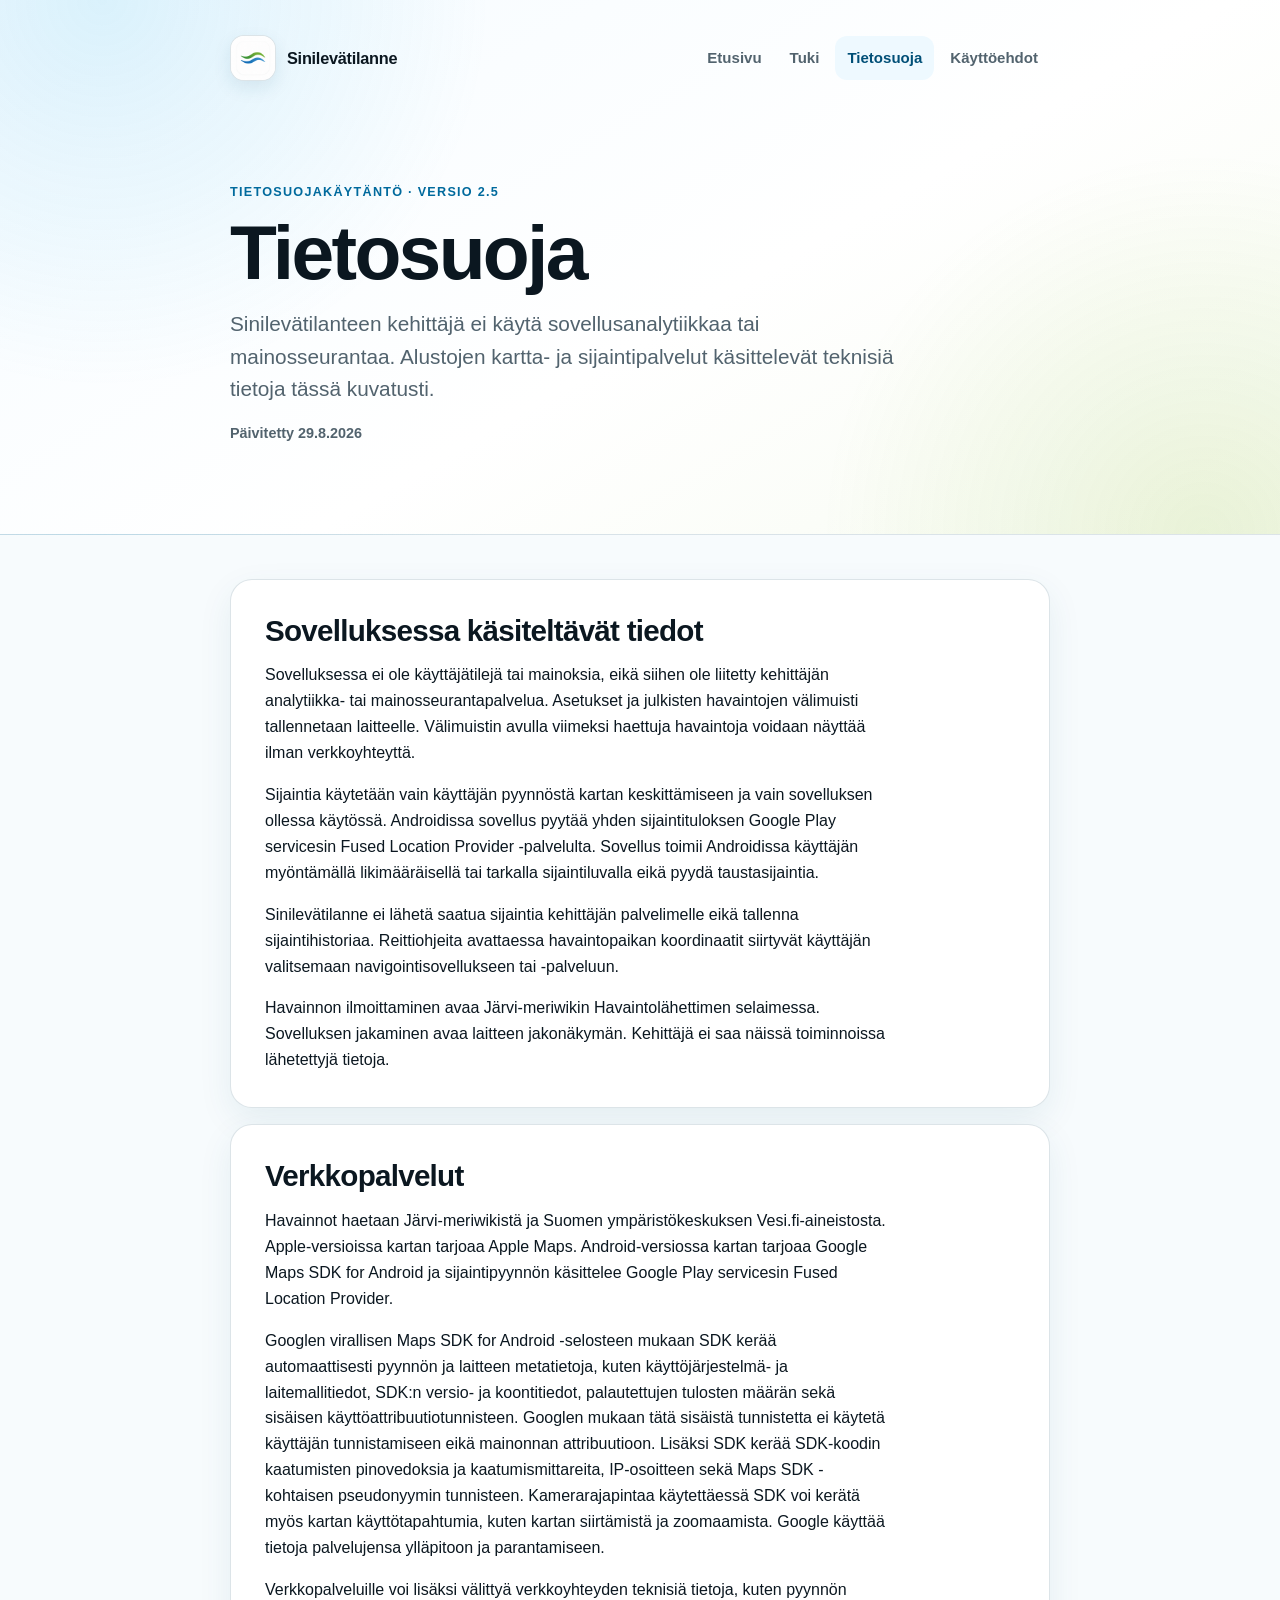
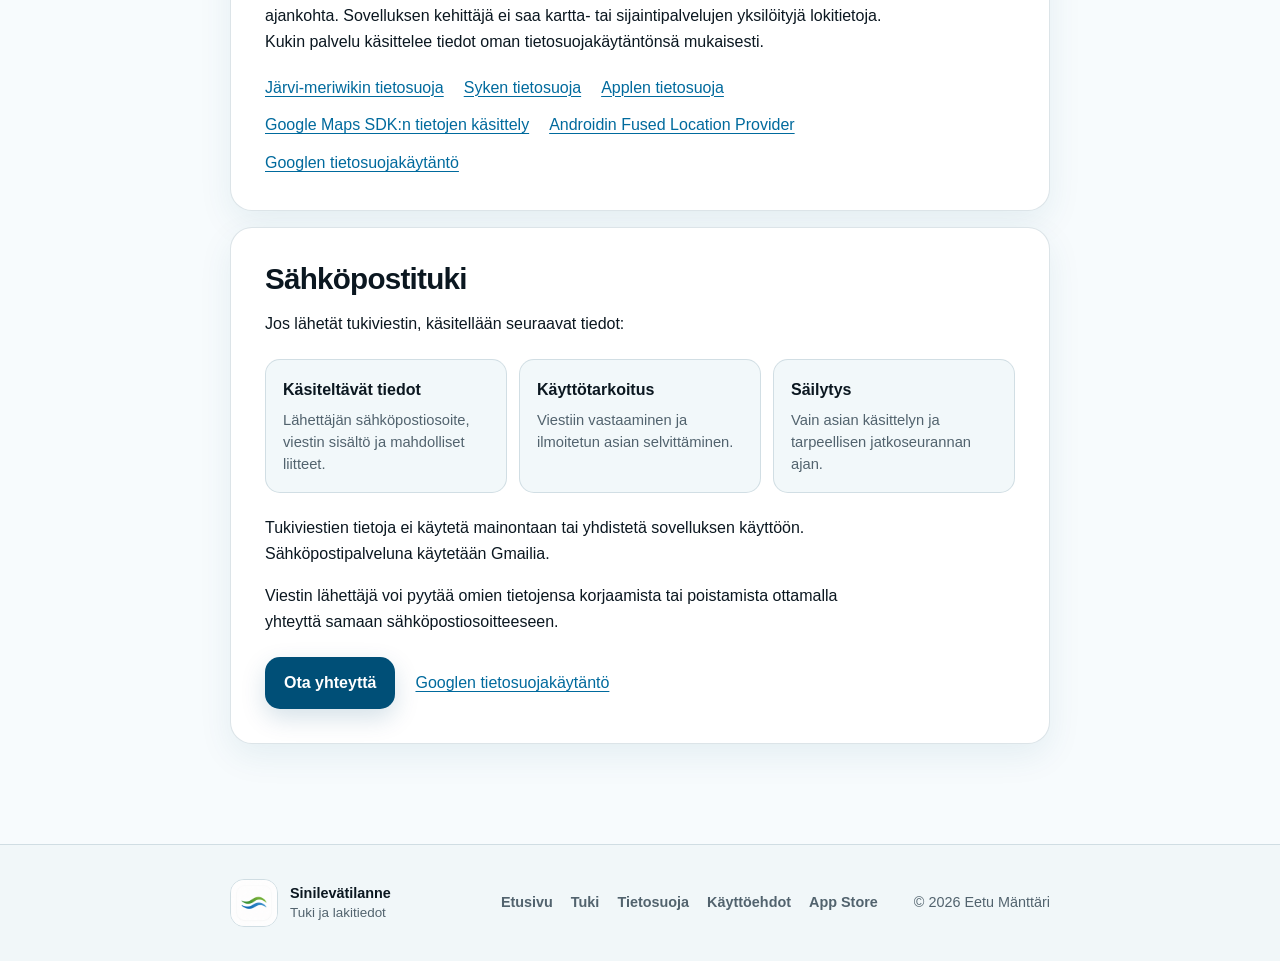
==== commit 292cbf9e: "Lisää Android-tuki sivustolle" ====
--- a/docs/privacy.html
+++ b/docs/privacy.html
@@ -1,4 +1,4 @@
-<!doctype html>
+<!DOCTYPE html>
 <html lang="fi">
 <head>
   <meta charset="utf-8">
@@ -9,12 +9,12 @@
   <meta name="author" content="Eetu Mänttäri">
   <meta name="robots" content="index, follow, max-image-preview:large, max-snippet:-1, max-video-preview:-1">
   <title>Sinilevätilanne – Tietosuojakäytäntö</title>
-  <meta name="description" content="Sinilevätilanne-sovelluksen tietosuojakäytäntö iPhonelle, iPadille, Apple Watchille ja Macille.">
+  <meta name="description" content="Sinilevätilanne-sovelluksen tietosuojakäytäntö Androidille, iPhonelle, iPadille, Apple Watchille ja Macille.">
   <meta property="og:type" content="website">
   <meta property="og:locale" content="fi_FI">
   <meta property="og:site_name" content="Sinilevätilanne">
   <meta property="og:title" content="Sinilevätilanne – tietosuojakäytäntö">
-  <meta property="og:description" content="Miten Sinilevätilanne käsittelee tietoja iPhonella, iPadilla, Apple Watchilla, Macilla ja sähköpostituessa.">
+  <meta property="og:description" content="Miten Sinilevätilanne sekä Androidin ja Apple-laitteiden kartta- ja sijaintipalvelut käsittelevät tietoja.">
   <meta property="og:image" content="https://edman01.github.io/sinilevatilanne/app-icon.png">
   <meta property="og:image:width" content="256">
   <meta property="og:image:height" content="256">
@@ -25,7 +25,7 @@
   <link rel="sitemap" type="application/xml" href="https://edman01.github.io/sinilevatilanne/sitemap.xml">
   <link rel="icon" href="app-icon.png" type="image/png">
   <link rel="apple-touch-icon" href="app-icon.png">
-  <link rel="stylesheet" href="styles.css?v=20260829-5">
+  <link rel="stylesheet" href="styles.css?v=20260829-8">
 </head>
 <body>
   <a class="skip-link" href="#sisalto">Siirry sisältöön</a>
@@ -46,9 +46,9 @@
       </nav>
 
       <div class="legal-heading">
-        <p class="eyebrow">Tietosuojakäytäntö · versio 2.4</p>
+        <p class="eyebrow">Tietosuojakäytäntö · versio 2.5</p>
         <h1>Tietosuoja</h1>
-        <p class="lead">Sinilevätilanne ei kerää sovelluksen käytöstä analytiikkaa tai seurantatietoja.</p>
+        <p class="lead">Sinilevätilanteen kehittäjä ei käytä sovellusanalytiikkaa tai mainosseurantaa. Alustojen kartta- ja sijaintipalvelut käsittelevät teknisiä tietoja tässä kuvatusti.</p>
         <p class="updated">Päivitetty 29.8.2026</p>
       </div>
     </div>
@@ -57,19 +57,24 @@
   <main id="sisalto" class="container legal">
     <section class="card" aria-labelledby="sovellus">
       <h2 id="sovellus">Sovelluksessa käsiteltävät tiedot</h2>
-      <p>Sovelluksessa ei ole käyttäjätilejä, mainoksia, analytiikkaa tai seurantaa. Asetukset ja julkisten havaintojen välimuisti tallennetaan laitteelle. Välimuistin avulla viimeksi haettuja havaintoja voidaan näyttää ilman verkkoyhteyttä.</p>
-      <p>Sijaintia käytetään vain pyynnöstä kartan keskittämiseen. Sijaintia ei lähetetä sovelluksen kehittäjälle eikä siitä tallenneta sijaintihistoriaa. Reittiohjeita avattaessa havaintopaikan koordinaatit siirtyvät valittuun navigointisovellukseen.</p>
+      <p>Sovelluksessa ei ole käyttäjätilejä tai mainoksia, eikä siihen ole liitetty kehittäjän analytiikka- tai mainosseurantapalvelua. Asetukset ja julkisten havaintojen välimuisti tallennetaan laitteelle. Välimuistin avulla viimeksi haettuja havaintoja voidaan näyttää ilman verkkoyhteyttä.</p>
+      <p>Sijaintia käytetään vain käyttäjän pyynnöstä kartan keskittämiseen ja vain sovelluksen ollessa käytössä. Androidissa sovellus pyytää yhden sijaintituloksen Google Play servicesin Fused Location Provider -palvelulta. Sovellus toimii Androidissa käyttäjän myöntämällä likimääräisellä tai tarkalla sijaintiluvalla eikä pyydä taustasijaintia.</p>
+      <p>Sinilevätilanne ei lähetä saatua sijaintia kehittäjän palvelimelle eikä tallenna sijaintihistoriaa. Reittiohjeita avattaessa havaintopaikan koordinaatit siirtyvät käyttäjän valitsemaan navigointisovellukseen tai -palveluun.</p>
       <p>Havainnon ilmoittaminen avaa Järvi-meriwikin Havaintolähettimen selaimessa. Sovelluksen jakaminen avaa laitteen jakonäkymän. Kehittäjä ei saa näissä toiminnoissa lähetettyjä tietoja.</p>
     </section>
 
     <section class="card" aria-labelledby="palvelut">
       <h2 id="palvelut">Verkkopalvelut</h2>
-      <p>Havainnot haetaan Järvi-meriwikistä ja Suomen ympäristökeskuksen Vesi.fi-aineistosta. Kartan tarjoaa Apple Maps.</p>
-      <p>Näille palveluille voi välittyä verkkoyhteyden teknisiä tietoja, kuten IP-osoite ja pyynnön ajankohta. Sovelluksen kehittäjä ei saa palvelujen yksilöityjä lokitietoja. Palvelut käsittelevät tiedot omien tietosuojakäytäntöjensä mukaisesti.</p>
+      <p>Havainnot haetaan Järvi-meriwikistä ja Suomen ympäristökeskuksen Vesi.fi-aineistosta. Apple-versioissa kartan tarjoaa Apple Maps. Android-versiossa kartan tarjoaa Google Maps SDK for Android ja sijaintipyynnön käsittelee Google Play servicesin Fused Location Provider.</p>
+      <p>Googlen virallisen Maps SDK for Android -selosteen mukaan SDK kerää automaattisesti pyynnön ja laitteen metatietoja, kuten käyttöjärjestelmä- ja laitemallitiedot, SDK:n versio- ja koontitiedot, palautettujen tulosten määrän sekä sisäisen käyttöattribuutiotunnisteen. Googlen mukaan tätä sisäistä tunnistetta ei käytetä käyttäjän tunnistamiseen eikä mainonnan attribuutioon. Lisäksi SDK kerää SDK-koodin kaatumisten pinovedoksia ja kaatumismittareita, IP-osoitteen sekä Maps SDK -kohtaisen pseudonyymin tunnisteen. Kamerarajapintaa käytettäessä SDK voi kerätä myös kartan käyttötapahtumia, kuten kartan siirtämistä ja zoomaamista. Google käyttää tietoja palvelujensa ylläpitoon ja parantamiseen.</p>
+      <p>Verkkopalveluille voi lisäksi välittyä verkkoyhteyden teknisiä tietoja, kuten pyynnön ajankohta. Sovelluksen kehittäjä ei saa kartta- tai sijaintipalvelujen yksilöityjä lokitietoja. Kukin palvelu käsittelee tiedot oman tietosuojakäytäntönsä mukaisesti.</p>
       <p class="link-row">
         <a href="https://www.jarviwiki.fi/wiki/J%C3%A4rviwiki%3ATietosuojak%C3%A4yt%C3%A4nt%C3%B6" rel="external">Järvi-meriwikin tietosuoja</a>
         <a href="https://www.syke.fi/fi/tietoa-meista/tietosuoja" rel="external">Syken tietosuoja</a>
         <a href="https://www.apple.com/legal/privacy/fi/" rel="external">Applen tietosuoja</a>
+        <a href="https://developers.google.com/maps/documentation/android-sdk/play-data-disclosure" rel="external">Google Maps SDK:n tietojen käsittely</a>
+        <a href="https://developers.google.com/android/reference/com/google/android/gms/location/FusedLocationProviderClient" rel="external">Androidin Fused Location Provider</a>
+        <a href="https://policies.google.com/privacy?hl=fi" rel="external">Googlen tietosuojakäytäntö</a>
       </p>
     </section>
 
--- a/docs/styles.css
+++ b/docs/styles.css
@@ -601,66 +601,33 @@
 .feature-grid {
   display: grid;
   grid-template-columns: repeat(2, minmax(0, 1fr));
-  gap: 18px;
+  gap: 16px;
 }
 
 .feature-card {
-  position: relative;
-  min-height: 220px;
-  padding: 28px;
-  overflow: hidden;
-  background:
-    radial-gradient(circle at 100% 0, rgba(76, 189, 236, 0.09), transparent 42%),
-    #ffffff;
+  min-height: 0;
+  padding: 26px 28px;
+  background: #ffffff;
   border: 1px solid var(--border);
-  border-radius: var(--radius);
-  box-shadow: var(--shadow-sm);
-  transition: border-color 180ms ease, box-shadow 180ms ease, transform 180ms ease;
-}
-
-.feature-card:nth-child(2n) {
-  background:
-    radial-gradient(circle at 100% 0, rgba(131, 184, 35, 0.1), transparent 42%),
-    #ffffff;
+  border-radius: 18px;
+  box-shadow: 0 8px 24px rgba(17, 88, 121, 0.05);
+  transition: border-color 180ms ease, box-shadow 180ms ease;
 }
 
 .feature-card:hover {
   border-color: var(--border-strong);
-  box-shadow: 0 20px 52px rgba(17, 88, 121, 0.12);
-  transform: translateY(-3px);
+  box-shadow: 0 12px 30px rgba(17, 88, 121, 0.08);
 }
 
 .feature-card h3 {
-  margin-top: 34px;
-  font-size: 1.23rem;
+  margin: 0 0 9px;
+  font-size: 1.16rem;
 }
 
 .feature-card p {
   margin: 0;
   color: var(--muted);
   line-height: 1.58;
-}
-
-.feature-number {
-  display: inline-flex;
-  align-items: center;
-  justify-content: center;
-  min-width: 42px;
-  height: 30px;
-  padding-inline: 10px;
-  color: var(--brand-dark);
-  background: var(--blue-soft);
-  border: 1px solid rgba(0, 106, 157, 0.13);
-  border-radius: 999px;
-  font-size: 0.75rem;
-  font-weight: 820;
-  letter-spacing: 0.08em;
-}
-
-.feature-card:nth-child(2n) .feature-number {
-  color: var(--green);
-  background: var(--green-soft);
-  border-color: rgba(71, 116, 22, 0.13);
 }
 
 .showcase-section {
@@ -717,19 +684,42 @@
   font-size: 1.08rem;
 }
 
+.season-inline-chart {
+  margin: 28px 0 0;
+  padding: 14px;
+  background: #ffffff;
+  border: 1px solid var(--border);
+  border-radius: 20px;
+  box-shadow: 0 12px 32px rgba(17, 88, 121, 0.08);
+}
+
+.season-inline-chart figcaption {
+  margin: 0 2px 11px;
+  color: var(--ink);
+  font-size: 0.86rem;
+  font-weight: 760;
+}
+
+.season-inline-chart img {
+  display: block;
+  width: 100%;
+  height: auto;
+  border-radius: 12px;
+}
+
 .device-section {
   padding-bottom: clamp(100px, 12vw, 160px);
 }
 
 .device-grid {
   display: grid;
-  grid-template-columns: repeat(4, minmax(0, 1fr));
+  grid-template-columns: repeat(5, minmax(0, 1fr));
   gap: 18px;
 }
 
 .device-grid article {
   min-height: 190px;
-  padding: 29px;
+  padding: 25px;
   background: #ffffff;
   border: 1px solid var(--border);
   border-radius: var(--radius);
@@ -1424,10 +1414,6 @@
     padding: 24px;
   }
 
-  .feature-card h3 {
-    margin-top: 26px;
-  }
-
   .showcase-grid,
   .showcase-grid.reverse {
     gap: 38px;
@@ -1551,8 +1537,7 @@
     animation-iteration-count: 1 !important;
   }
 
-  .app-store-button:hover,
-  .feature-card:hover {
+  .app-store-button:hover {
     transform: none;
   }
 }
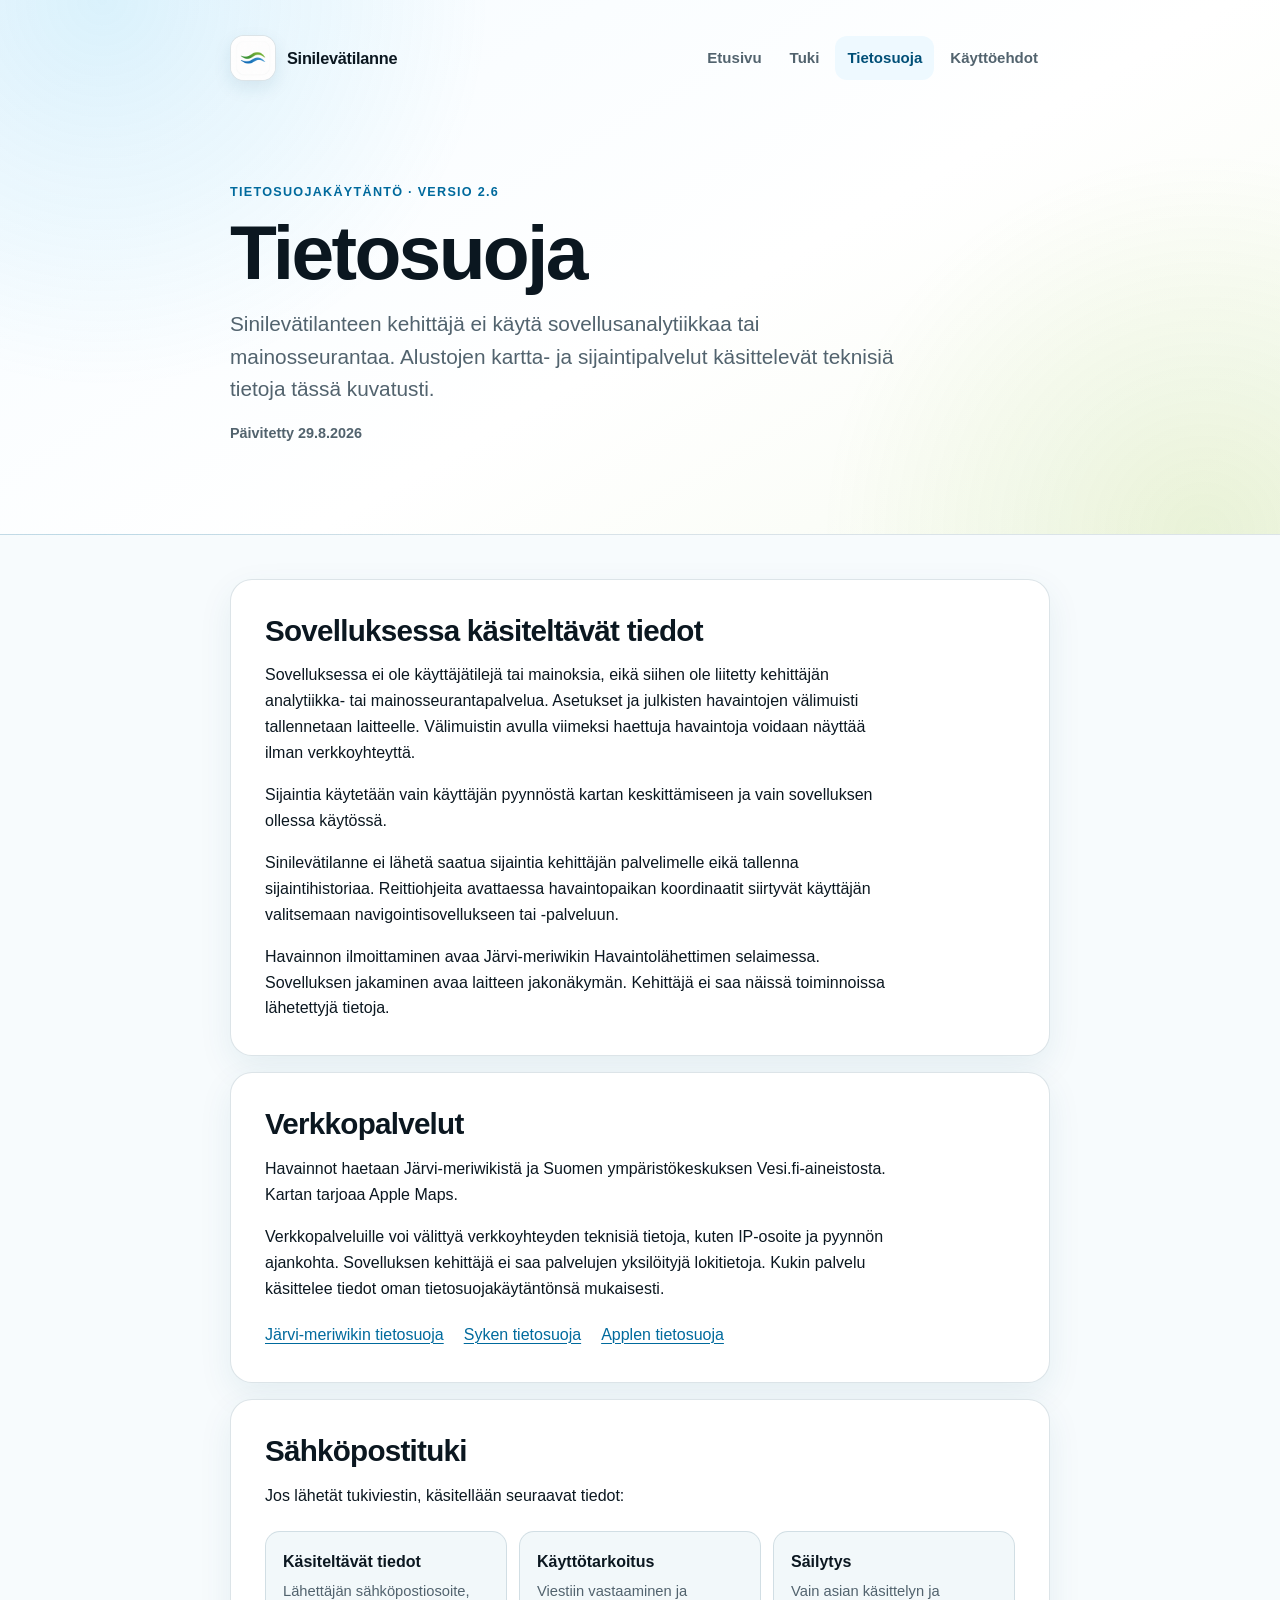
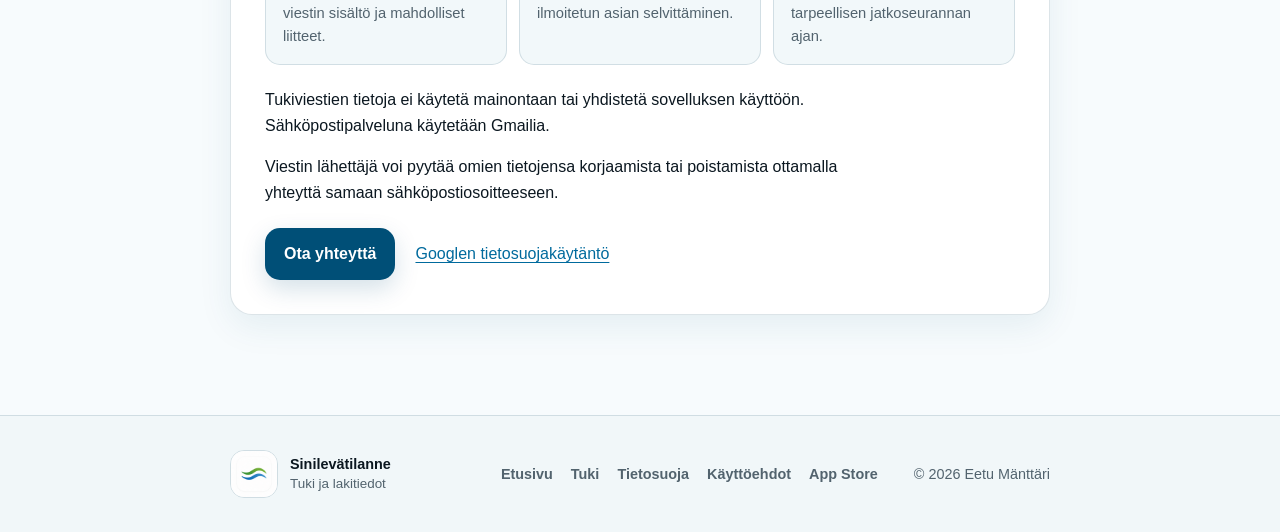
==== commit 5b521bc9: "Piilota julkaisematon Android-tuki" ====
--- a/docs/privacy.html
+++ b/docs/privacy.html
@@ -9,12 +9,12 @@
   <meta name="author" content="Eetu Mänttäri">
   <meta name="robots" content="index, follow, max-image-preview:large, max-snippet:-1, max-video-preview:-1">
   <title>Sinilevätilanne – Tietosuojakäytäntö</title>
-  <meta name="description" content="Sinilevätilanne-sovelluksen tietosuojakäytäntö Androidille, iPhonelle, iPadille, Apple Watchille ja Macille.">
+  <meta name="description" content="Sinilevätilanne-sovelluksen tietosuojakäytäntö iPhonelle, iPadille, Apple Watchille ja Macille.">
   <meta property="og:type" content="website">
   <meta property="og:locale" content="fi_FI">
   <meta property="og:site_name" content="Sinilevätilanne">
   <meta property="og:title" content="Sinilevätilanne – tietosuojakäytäntö">
-  <meta property="og:description" content="Miten Sinilevätilanne sekä Androidin ja Apple-laitteiden kartta- ja sijaintipalvelut käsittelevät tietoja.">
+  <meta property="og:description" content="Miten Sinilevätilanne käsittelee tietoja iPhonella, iPadilla, Apple Watchilla, Macilla ja sähköpostituessa.">
   <meta property="og:image" content="https://edman01.github.io/sinilevatilanne/app-icon.png">
   <meta property="og:image:width" content="256">
   <meta property="og:image:height" content="256">
@@ -25,7 +25,7 @@
   <link rel="sitemap" type="application/xml" href="https://edman01.github.io/sinilevatilanne/sitemap.xml">
   <link rel="icon" href="app-icon.png" type="image/png">
   <link rel="apple-touch-icon" href="app-icon.png">
-  <link rel="stylesheet" href="styles.css?v=20260829-8">
+  <link rel="stylesheet" href="styles.css?v=20260829-9">
 </head>
 <body>
   <a class="skip-link" href="#sisalto">Siirry sisältöön</a>
@@ -46,7 +46,7 @@
       </nav>
 
       <div class="legal-heading">
-        <p class="eyebrow">Tietosuojakäytäntö · versio 2.5</p>
+        <p class="eyebrow">Tietosuojakäytäntö · versio 2.6</p>
         <h1>Tietosuoja</h1>
         <p class="lead">Sinilevätilanteen kehittäjä ei käytä sovellusanalytiikkaa tai mainosseurantaa. Alustojen kartta- ja sijaintipalvelut käsittelevät teknisiä tietoja tässä kuvatusti.</p>
         <p class="updated">Päivitetty 29.8.2026</p>
@@ -58,23 +58,19 @@
     <section class="card" aria-labelledby="sovellus">
       <h2 id="sovellus">Sovelluksessa käsiteltävät tiedot</h2>
       <p>Sovelluksessa ei ole käyttäjätilejä tai mainoksia, eikä siihen ole liitetty kehittäjän analytiikka- tai mainosseurantapalvelua. Asetukset ja julkisten havaintojen välimuisti tallennetaan laitteelle. Välimuistin avulla viimeksi haettuja havaintoja voidaan näyttää ilman verkkoyhteyttä.</p>
-      <p>Sijaintia käytetään vain käyttäjän pyynnöstä kartan keskittämiseen ja vain sovelluksen ollessa käytössä. Androidissa sovellus pyytää yhden sijaintituloksen Google Play servicesin Fused Location Provider -palvelulta. Sovellus toimii Androidissa käyttäjän myöntämällä likimääräisellä tai tarkalla sijaintiluvalla eikä pyydä taustasijaintia.</p>
+      <p>Sijaintia käytetään vain käyttäjän pyynnöstä kartan keskittämiseen ja vain sovelluksen ollessa käytössä.</p>
       <p>Sinilevätilanne ei lähetä saatua sijaintia kehittäjän palvelimelle eikä tallenna sijaintihistoriaa. Reittiohjeita avattaessa havaintopaikan koordinaatit siirtyvät käyttäjän valitsemaan navigointisovellukseen tai -palveluun.</p>
       <p>Havainnon ilmoittaminen avaa Järvi-meriwikin Havaintolähettimen selaimessa. Sovelluksen jakaminen avaa laitteen jakonäkymän. Kehittäjä ei saa näissä toiminnoissa lähetettyjä tietoja.</p>
     </section>
 
     <section class="card" aria-labelledby="palvelut">
       <h2 id="palvelut">Verkkopalvelut</h2>
-      <p>Havainnot haetaan Järvi-meriwikistä ja Suomen ympäristökeskuksen Vesi.fi-aineistosta. Apple-versioissa kartan tarjoaa Apple Maps. Android-versiossa kartan tarjoaa Google Maps SDK for Android ja sijaintipyynnön käsittelee Google Play servicesin Fused Location Provider.</p>
-      <p>Googlen virallisen Maps SDK for Android -selosteen mukaan SDK kerää automaattisesti pyynnön ja laitteen metatietoja, kuten käyttöjärjestelmä- ja laitemallitiedot, SDK:n versio- ja koontitiedot, palautettujen tulosten määrän sekä sisäisen käyttöattribuutiotunnisteen. Googlen mukaan tätä sisäistä tunnistetta ei käytetä käyttäjän tunnistamiseen eikä mainonnan attribuutioon. Lisäksi SDK kerää SDK-koodin kaatumisten pinovedoksia ja kaatumismittareita, IP-osoitteen sekä Maps SDK -kohtaisen pseudonyymin tunnisteen. Kamerarajapintaa käytettäessä SDK voi kerätä myös kartan käyttötapahtumia, kuten kartan siirtämistä ja zoomaamista. Google käyttää tietoja palvelujensa ylläpitoon ja parantamiseen.</p>
-      <p>Verkkopalveluille voi lisäksi välittyä verkkoyhteyden teknisiä tietoja, kuten pyynnön ajankohta. Sovelluksen kehittäjä ei saa kartta- tai sijaintipalvelujen yksilöityjä lokitietoja. Kukin palvelu käsittelee tiedot oman tietosuojakäytäntönsä mukaisesti.</p>
+      <p>Havainnot haetaan Järvi-meriwikistä ja Suomen ympäristökeskuksen Vesi.fi-aineistosta. Kartan tarjoaa Apple Maps.</p>
+      <p>Verkkopalveluille voi välittyä verkkoyhteyden teknisiä tietoja, kuten IP-osoite ja pyynnön ajankohta. Sovelluksen kehittäjä ei saa palvelujen yksilöityjä lokitietoja. Kukin palvelu käsittelee tiedot oman tietosuojakäytäntönsä mukaisesti.</p>
       <p class="link-row">
         <a href="https://www.jarviwiki.fi/wiki/J%C3%A4rviwiki%3ATietosuojak%C3%A4yt%C3%A4nt%C3%B6" rel="external">Järvi-meriwikin tietosuoja</a>
         <a href="https://www.syke.fi/fi/tietoa-meista/tietosuoja" rel="external">Syken tietosuoja</a>
         <a href="https://www.apple.com/legal/privacy/fi/" rel="external">Applen tietosuoja</a>
-        <a href="https://developers.google.com/maps/documentation/android-sdk/play-data-disclosure" rel="external">Google Maps SDK:n tietojen käsittely</a>
-        <a href="https://developers.google.com/android/reference/com/google/android/gms/location/FusedLocationProviderClient" rel="external">Androidin Fused Location Provider</a>
-        <a href="https://policies.google.com/privacy?hl=fi" rel="external">Googlen tietosuojakäytäntö</a>
       </p>
     </section>
 
--- a/docs/styles.css
+++ b/docs/styles.css
@@ -713,13 +713,13 @@
 
 .device-grid {
   display: grid;
-  grid-template-columns: repeat(5, minmax(0, 1fr));
+  grid-template-columns: repeat(4, minmax(0, 1fr));
   gap: 18px;
 }
 
 .device-grid article {
   min-height: 190px;
-  padding: 25px;
+  padding: 29px;
   background: #ffffff;
   border: 1px solid var(--border);
   border-radius: var(--radius);
